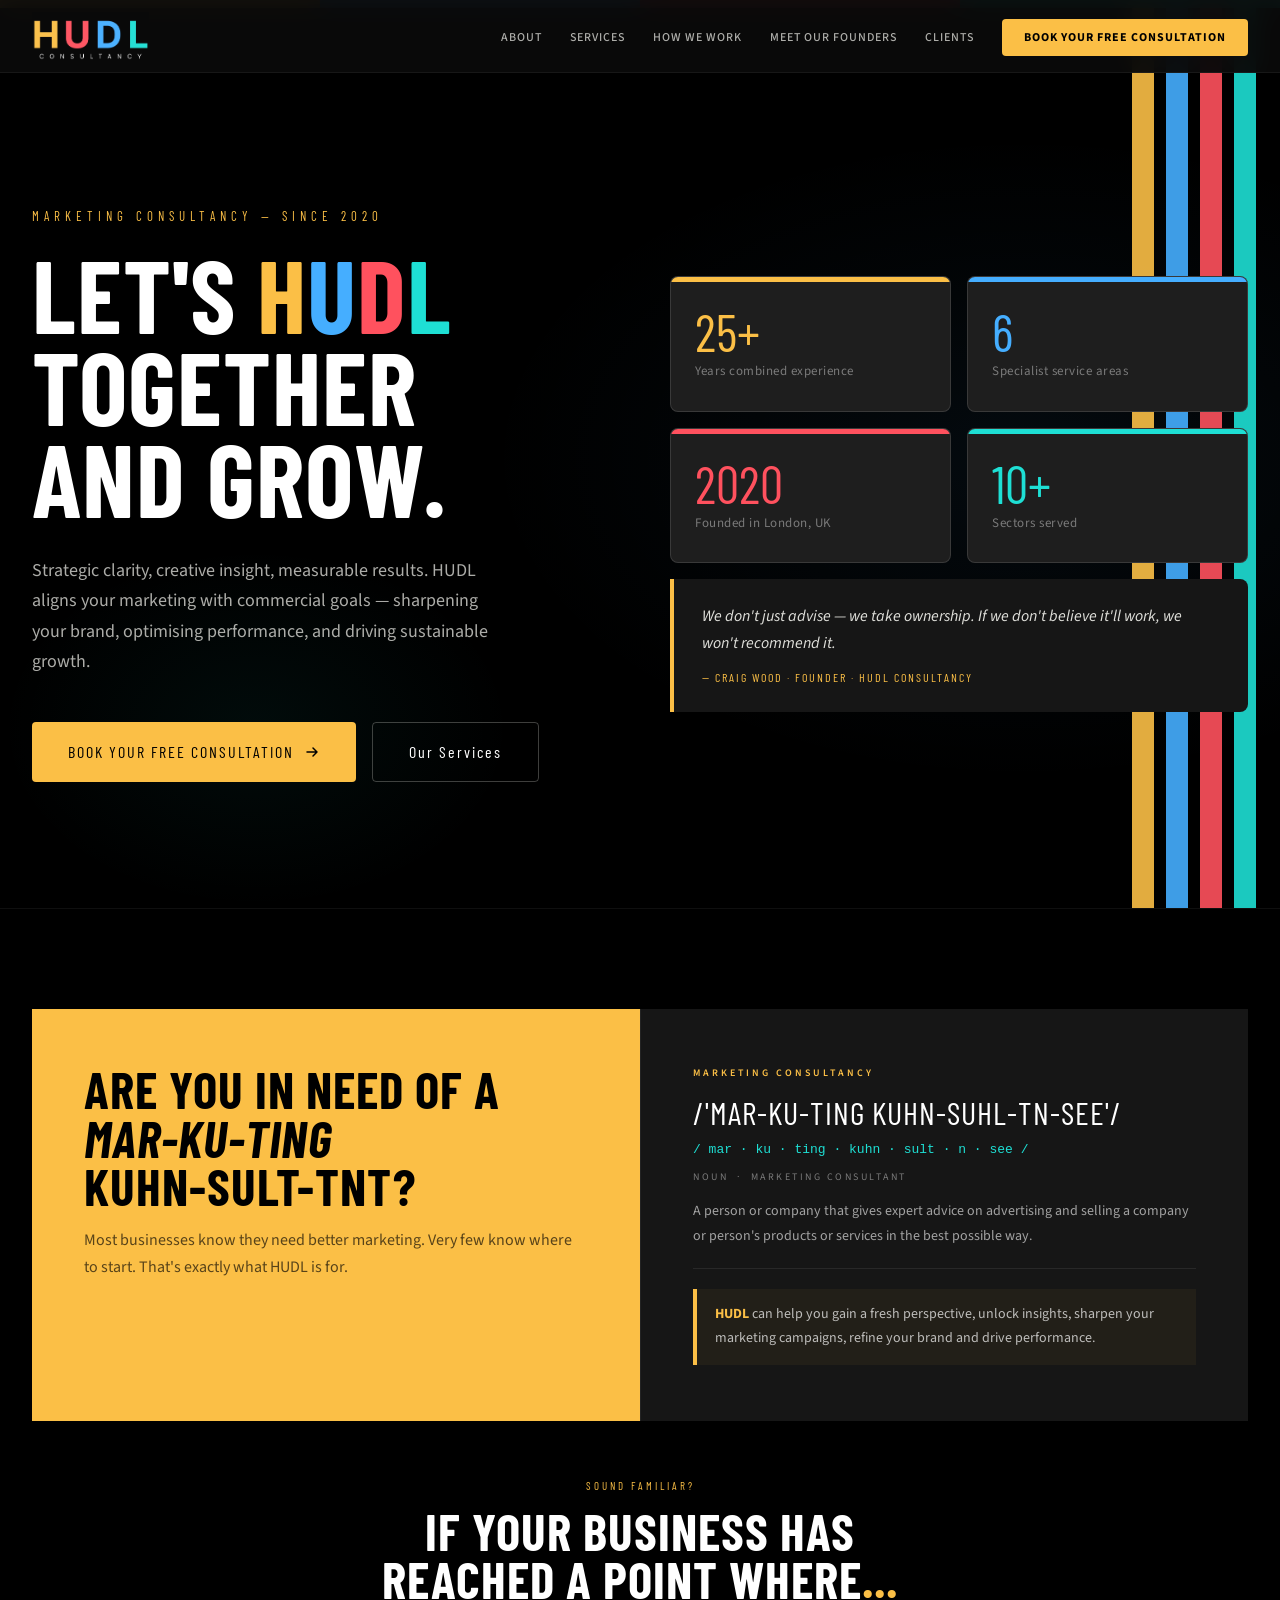
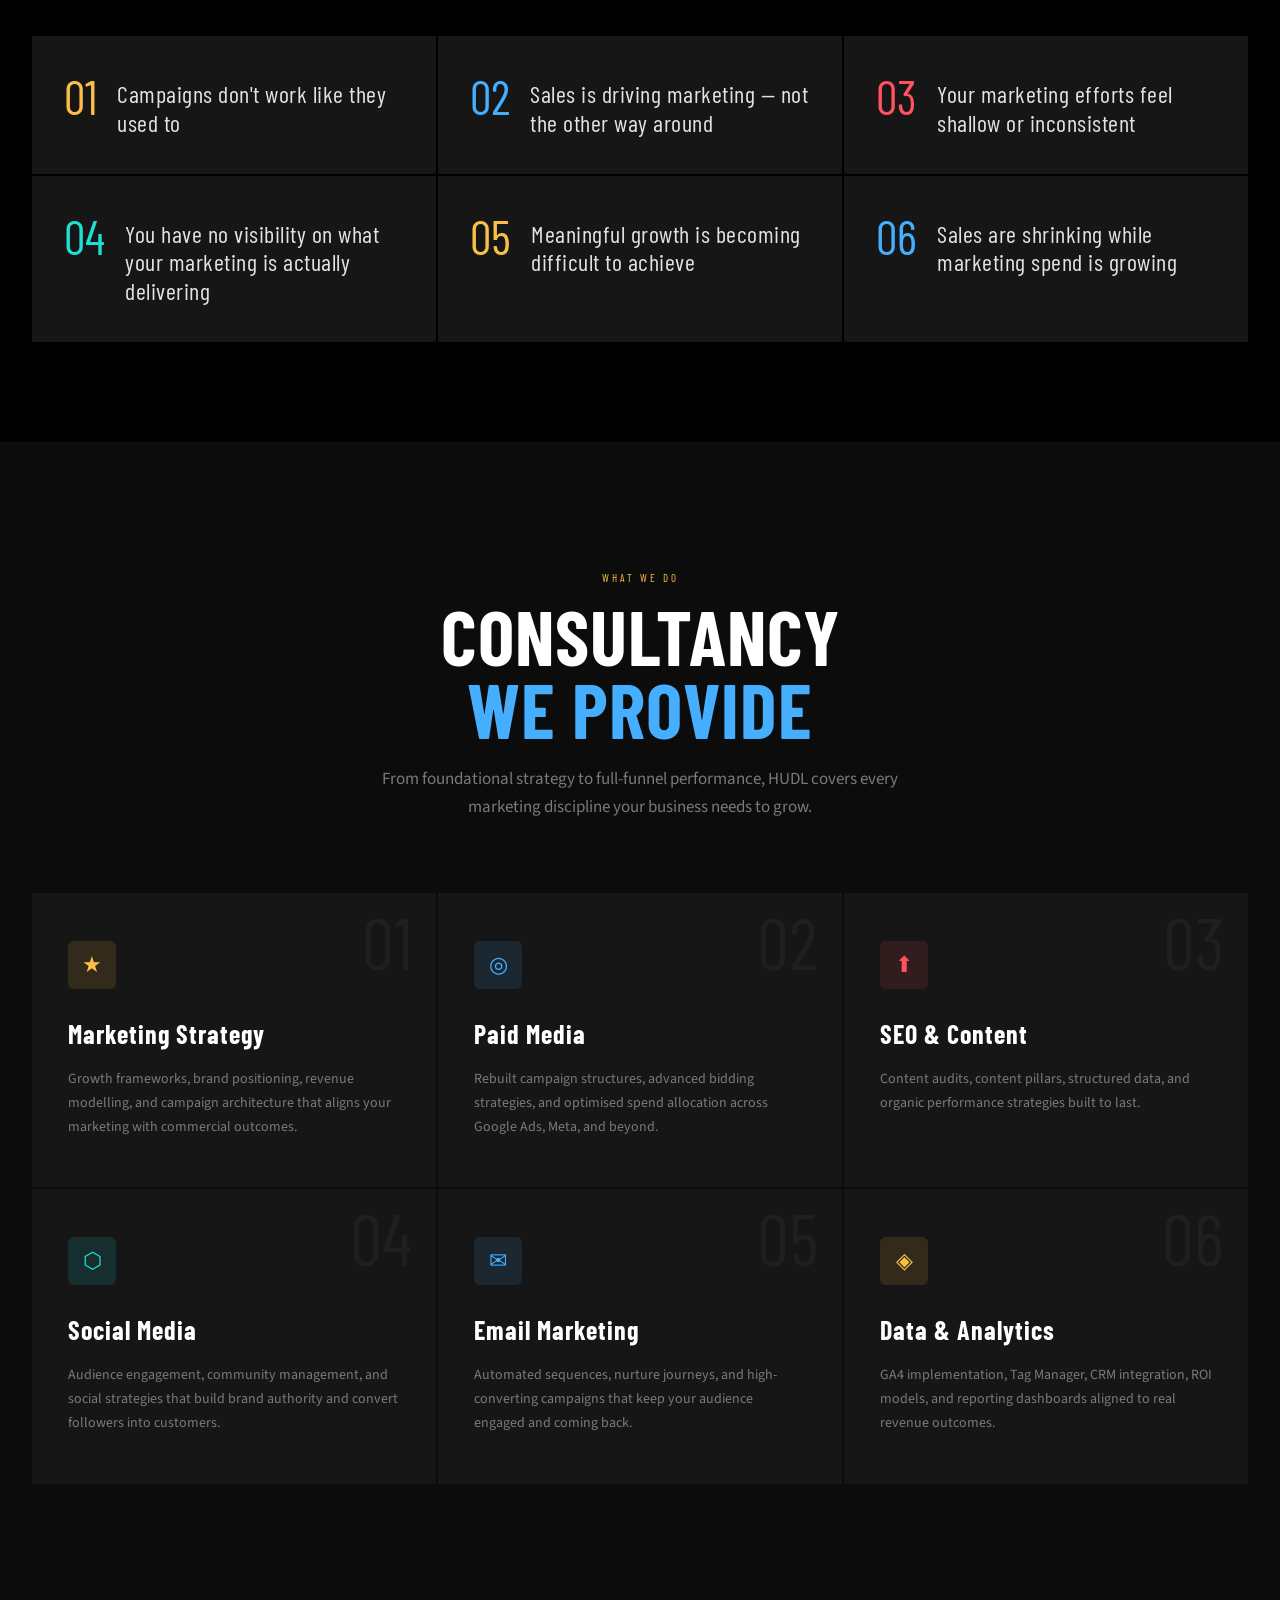
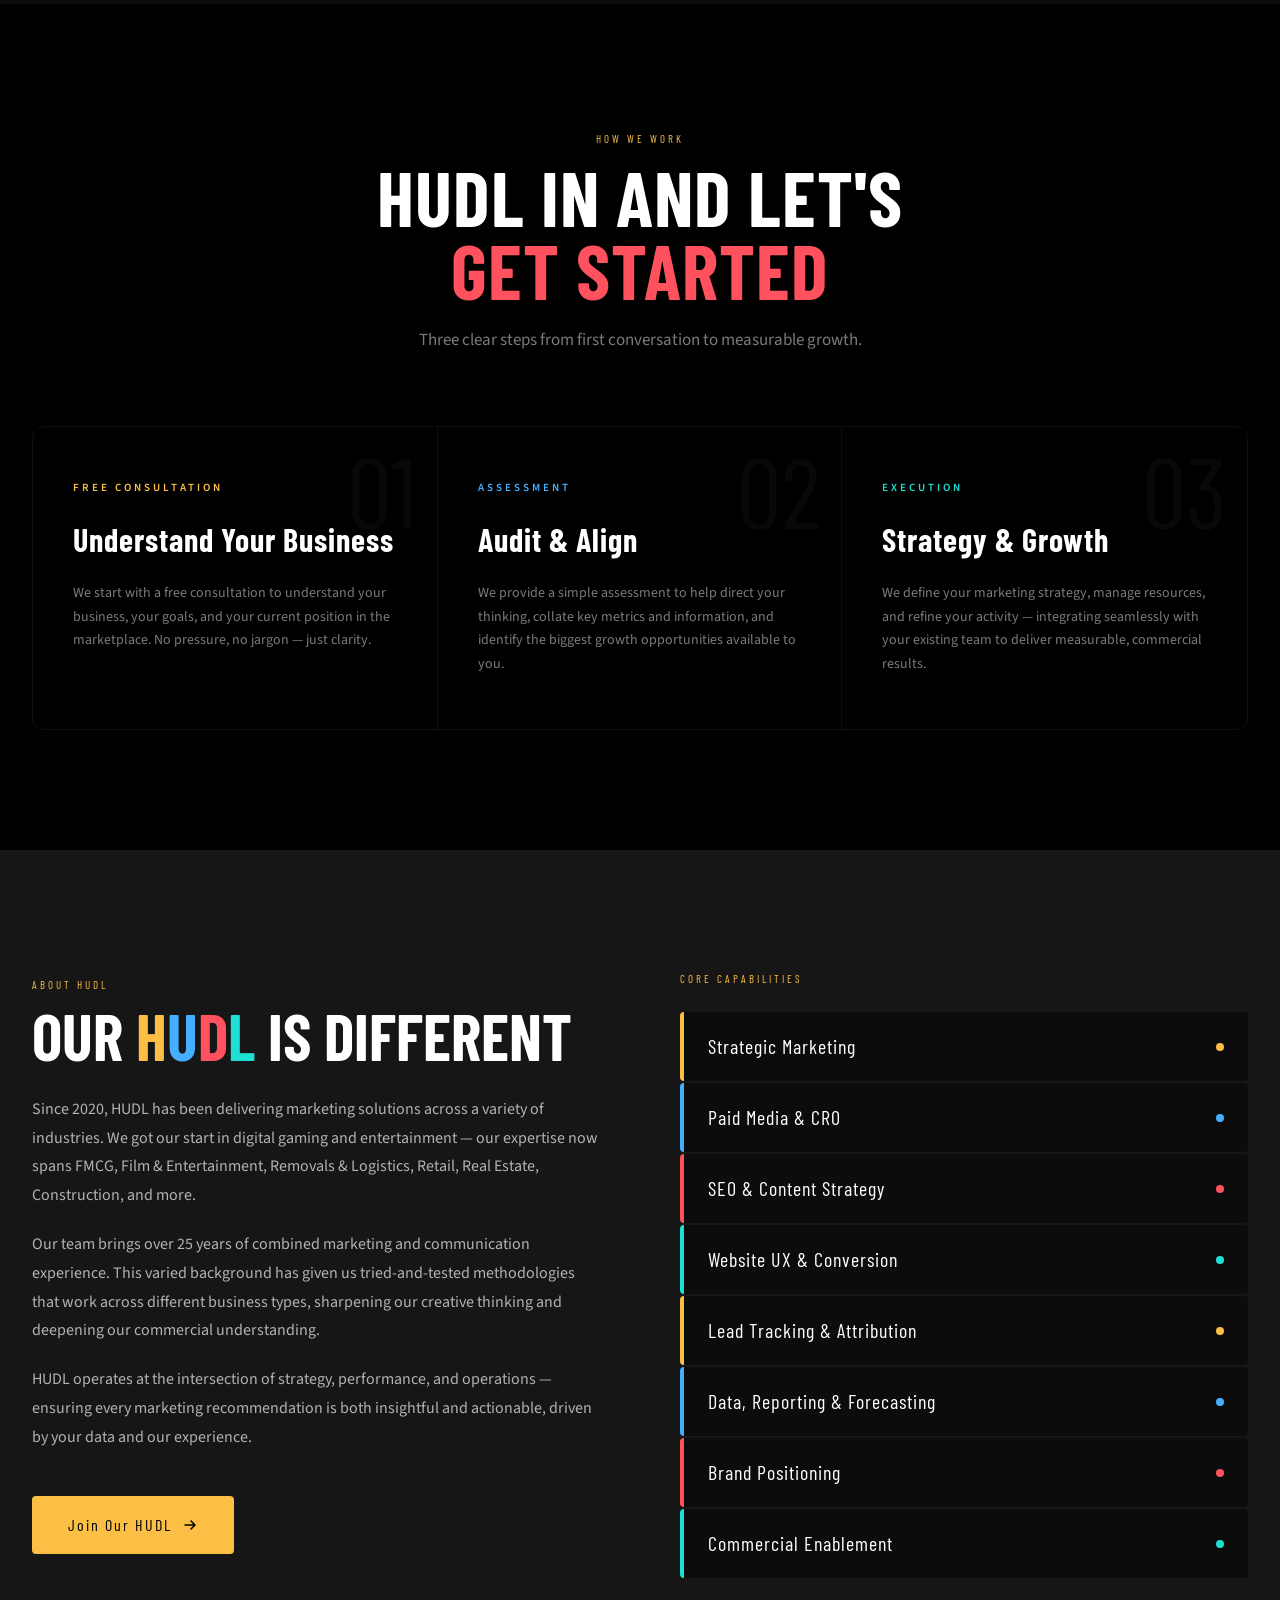
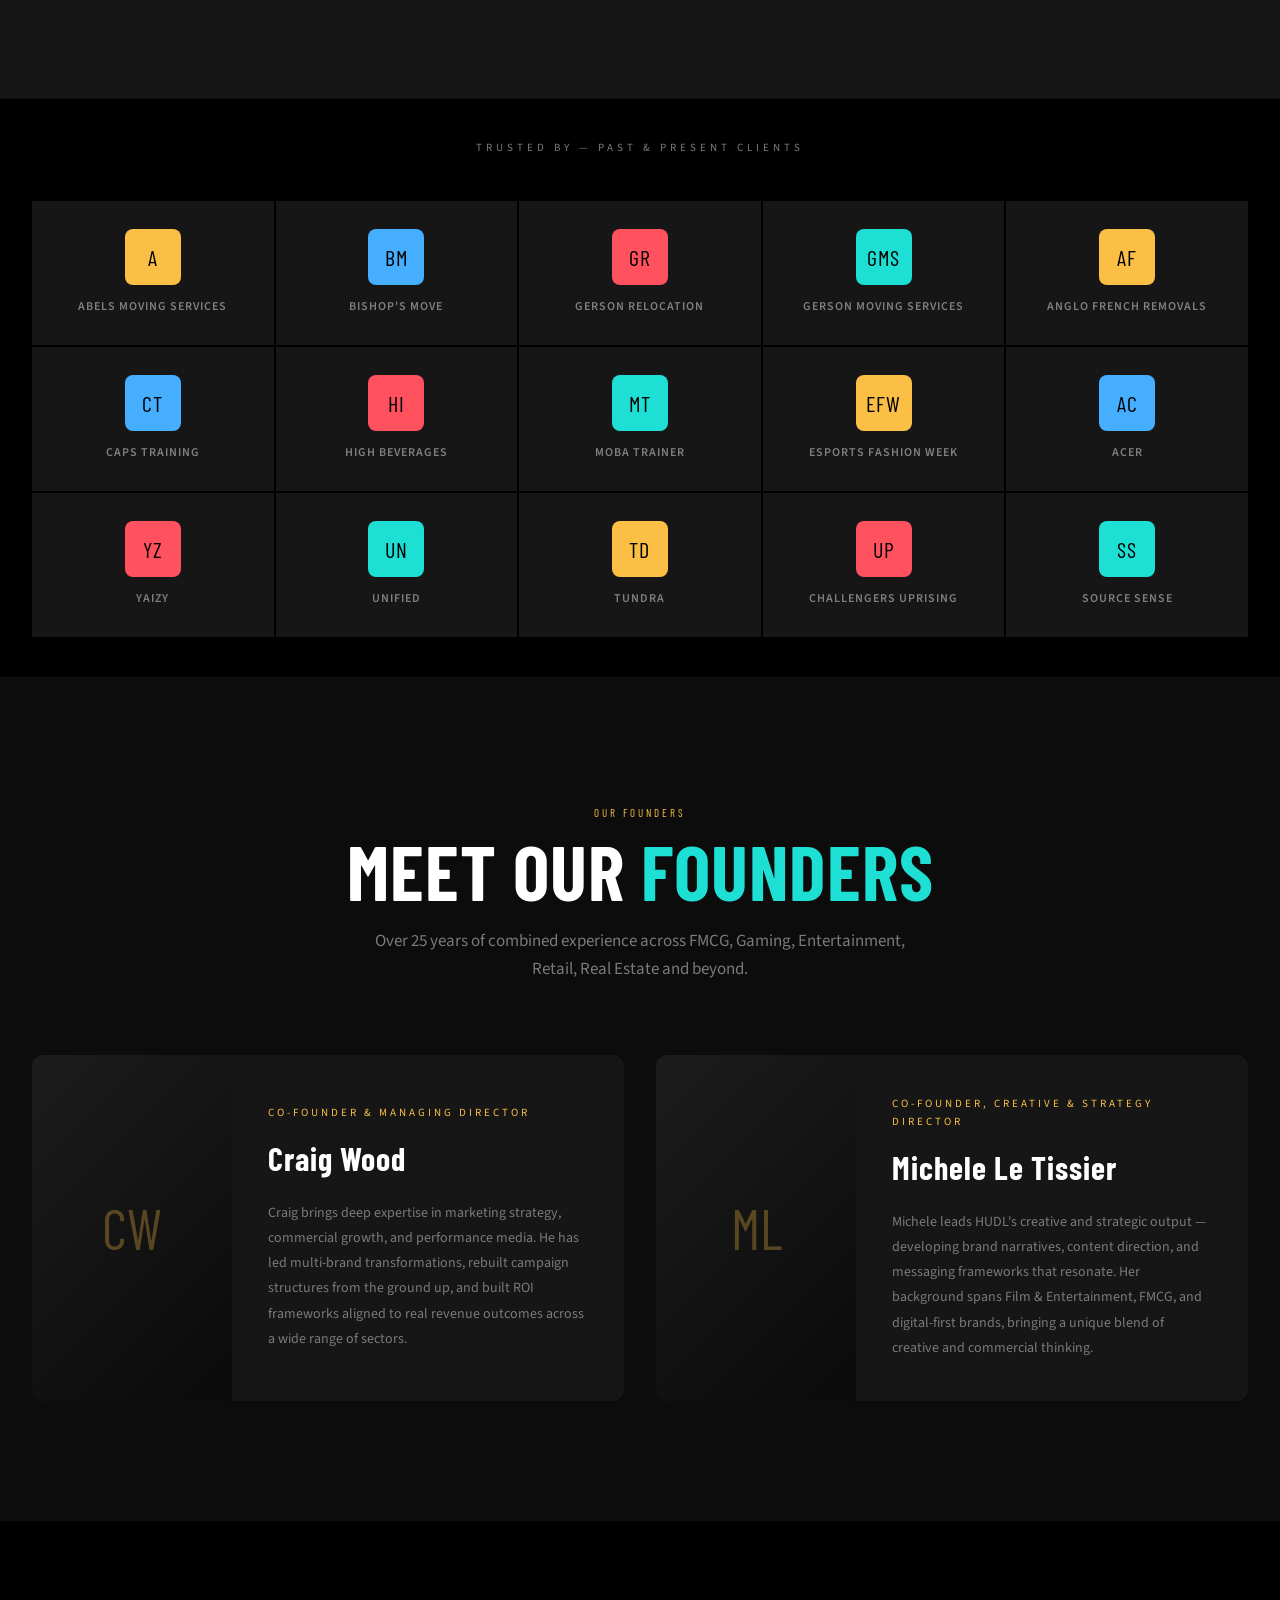
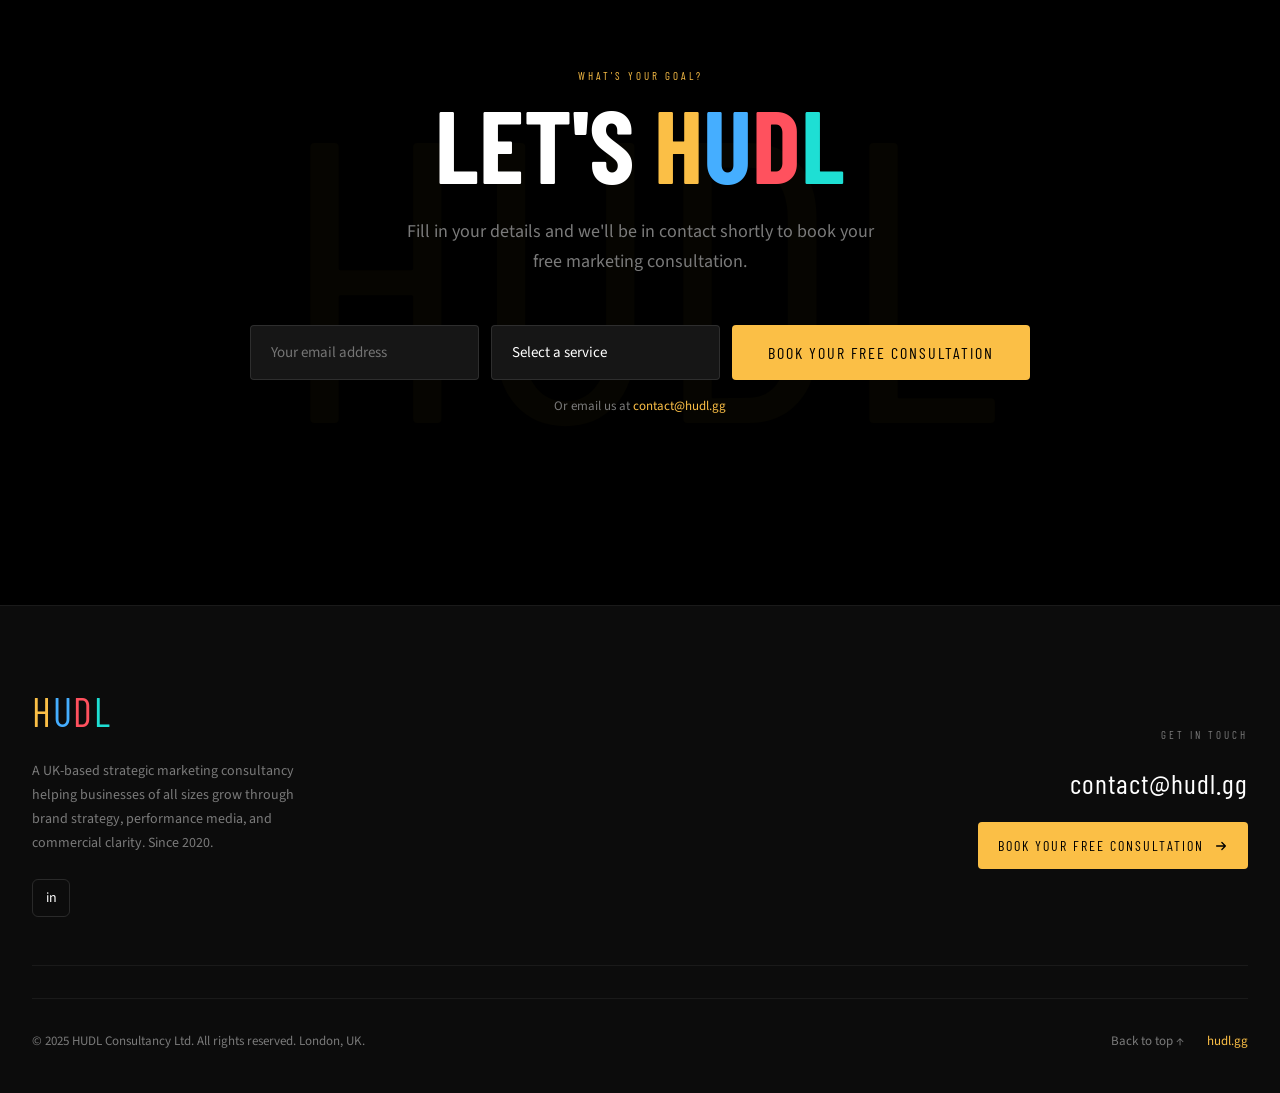
==== index.html @ fada0497 "Rename index (1).html to index.html" ====
<!DOCTYPE html>
<html lang="en">
<head>
  <meta charset="UTF-8" />
  <meta name="viewport" content="width=device-width, initial-scale=1.0" />

  <!-- ===== SEO META TAGS ===== -->
  <title>HUDL Consultancy | Strategic Marketing Consultancy Agency | UK</title>
  <meta name="description" content="HUDL is a UK-based strategic marketing consultancy helping businesses grow through brand strategy, paid media, SEO, content, and performance marketing. Book your FREE consultation today." />
  <meta name="keywords" content="marketing consultancy UK, brand strategy, paid media agency, SEO consultancy, digital marketing consultant, performance marketing, HUDL consultancy" />
  <meta name="author" content="HUDL Consultancy" />
  <meta name="robots" content="index, follow" />
  <link rel="canonical" href="https://www.hudl.gg/" />

  <!-- ===== OPEN GRAPH ===== -->
  <meta property="og:type" content="website" />
  <meta property="og:url" content="https://www.hudl.gg/" />
  <meta property="og:title" content="HUDL Consultancy | Strategic Marketing That Drives Growth" />
  <meta property="og:description" content="Strategic clarity, creative insight, measurable results. HUDL aligns marketing with commercial goals to help your business grow." />
  <meta property="og:site_name" content="HUDL Consultancy" />

  <!-- ===== TWITTER CARD ===== -->
  <meta name="twitter:card" content="summary_large_image" />
  <meta name="twitter:title" content="HUDL Consultancy | Strategic Marketing Agency UK" />
  <meta name="twitter:description" content="Strategic clarity, creative insight, measurable results." />

  <!-- ===== STRUCTURED DATA (JSON-LD) ===== -->
  <script type="application/ld+json">
  {
    "@context": "https://schema.org",
    "@type": "ProfessionalService",
    "name": "HUDL Consultancy",
    "url": "https://www.hudl.gg",
    "description": "UK strategic marketing consultancy specialising in brand strategy, paid media, SEO, content distribution and performance marketing.",
    "address": {
      "@type": "PostalAddress",
      "addressLocality": "London",
      "addressCountry": "GB"
    },
    "email": "contact@hudl.gg",
    "foundingDate": "2020",
    "sameAs": [
      "https://www.instagram.com/hudl.gg/",
      "https://twitter.com/HudL_gg",
      "https://www.linkedin.com/company/hudl-esports/"
    ],
    "serviceType": ["Marketing Consultancy", "Paid Media", "SEO", "Brand Strategy", "Content Marketing"]
  }
  </script>

  <!-- ===== FONTS ===== -->
  <!-- Myriad Pro is an Adobe Font; loading via Google Fonts nearest match as web fallback -->
  <!-- For production, replace with your Adobe Fonts embed code for Myriad Pro -->
  <link rel="preconnect" href="https://fonts.googleapis.com" />
  <link rel="preconnect" href="https://fonts.gstatic.com" crossorigin />
  <link href="https://fonts.googleapis.com/css2?family=Source+Sans+3:ital,wght@0,300;0,400;0,600;0,700;0,900;1,400&family=Barlow+Condensed:wght@700;800;900&display=swap" rel="stylesheet" />

  <style>
    /* ===========================
       CSS CUSTOM PROPERTIES
       Exact HudL.gg Brand Guideline Hex Values
    =========================== */
    :root {
      --black:   #000000;
      --offblack: #0c0c0c;
      --white:   #ffffff;
      --yellow:  #fbbf46;
      --red:     #ff515e;
      --blue:    #45aeff;
      --cyan:    #1edfd4;
      --dark:    #0c0c0c;
      --mid:     #161616;
      --muted:   #7a7a7a;
      /* Myriad Pro is brand font; Source Sans 3 is the closest Google Fonts match */
      /* Replace --font-display and --font-body with Adobe Fonts Myriad Pro embed for production */
      --font-display: 'Barlow Condensed', 'Myriad Pro', 'Source Sans 3', sans-serif;
      --font-body:    'Source Sans 3', 'Myriad Pro', Arial, sans-serif;
      --max-w: 1400px;
      --radius: 4px;
    }

    /* ===========================
       RESET & BASE
    =========================== */
    *, *::before, *::after { box-sizing: border-box; margin: 0; padding: 0; }
    html { scroll-behavior: smooth; }
    body {
      background: var(--black);
      color: var(--white);
      font-family: var(--font-body);
      font-size: 17px;
      line-height: 1.65;
      -webkit-font-smoothing: antialiased;
      overflow-x: hidden;
    }
    /* Brand colour utility classes - exact HudL hex values */
    a { color: inherit; text-decoration: none; }
    img { max-width: 100%; display: block; }
    ul { list-style: none; }

    /* ===========================
       UTILITIES
    =========================== */
    .container {
      width: 100%;
      max-width: var(--max-w);
      margin: 0 auto;
      padding: 0 32px;
    }
    .tag {
      display: inline-block;
      font-family: var(--font-display);
      font-size: 11px;
      letter-spacing: 3px;
      text-transform: uppercase;
      color: var(--yellow);
      margin-bottom: 12px;
    }
    .yellow { color: var(--yellow); }
    .cyan   { color: var(--cyan); }
    .red    { color: var(--red); }
    .blue   { color: var(--blue); }

    /* ===========================
       STRIPE ACCENT BAR
    =========================== */
    .stripe-bar {
      display: flex;
      height: 8px;
      width: 100%;
    }
    .stripe-bar span {
      flex: 1;
    }
    .stripe-bar span:nth-child(1) { background: var(--yellow); }
    .stripe-bar span:nth-child(2) { background: var(--blue); }
    .stripe-bar span:nth-child(3) { background: var(--red); }
    .stripe-bar span:nth-child(4) { background: var(--cyan); }

    /* ===========================
       NAVIGATION
    =========================== */
    nav {
      position: fixed;
      top: 0;
      left: 0;
      right: 0;
      z-index: 100;
      background: rgba(10,10,10,0.96);
      backdrop-filter: blur(12px);
      -webkit-backdrop-filter: blur(12px);
      border-bottom: 1px solid rgba(255,255,255,0.06);
      transition: box-shadow 0.3s;
    }
    nav.scrolled { box-shadow: 0 4px 40px rgba(0,0,0,0.6); }
    .nav-inner {
      display: flex;
      align-items: center;
      justify-content: space-between;
      height: 72px;
    }
    .nav-logo {
      display: flex;
      align-items: center;
      text-decoration: none;
    }
    .nav-logo-img {
      height: 48px;
      width: auto;
      display: block;
      mix-blend-mode: screen;
    }
    .nav-links {
      display: flex;
      gap: 28px;
      align-items: center;
    }
    .nav-links a {
      font-size: 12px;
      font-weight: 500;
      letter-spacing: 1px;
      text-transform: uppercase;
      color: rgba(245,245,240,0.7);
      transition: color 0.2s;
    }
    .nav-links a:hover { color: var(--yellow); }
    .nav-cta {
      background: var(--yellow);
      color: var(--black) !important;
      font-weight: 700 !important;
      padding: 10px 22px;
      border-radius: var(--radius);
      transition: transform 0.2s, background 0.2s !important;
    }
    .nav-cta:hover { background: #ffd700 !important; transform: translateY(-1px); }

    /* ===========================
       HERO
    =========================== */
    #hero {
      min-height: 100vh;
      display: flex;
      flex-direction: column;
      justify-content: center;
      padding-top: 72px;
      position: relative;
      overflow: hidden;
    }
    .hero-bg {
      position: absolute;
      inset: 0;
      background: radial-gradient(ellipse 70% 60% at 80% 50%, rgba(69,174,255,0.06) 0%, transparent 60%),
                  radial-gradient(ellipse 40% 40% at 20% 80%, rgba(30,223,212,0.05) 0%, transparent 50%);
      pointer-events: none;
    }
    /* Diagonal stripe decorations */
    .hero-stripes {
      position: absolute;
      left: -20px;
      top: 0;
      bottom: 0;
      width: 14px;
      display: flex;
      flex-direction: column;
    }
    .hero-stripes-right {
      position: absolute;
      right: 0;
      top: 0;
      bottom: 0;
      display: flex;
      gap: 12px;
      align-items: stretch;
      padding-right: 24px;
    }
    .vstripe {
      width: 22px;
      opacity: 0.9;
    }
    .vstripe.y { background: var(--yellow); }
    .vstripe.b { background: var(--blue); }
    .vstripe.r { background: var(--red); }
    .vstripe.c { background: var(--cyan); }

    .hero-content {
      position: relative;
      z-index: 2;
      display: grid;
      grid-template-columns: 1fr 1fr;
      gap: 60px;
      align-items: center;
      padding: 40px 0;
    }
    .hero-left {}
    .hero-eyebrow {
      font-family: var(--font-display);
      font-size: 13px;
      letter-spacing: 5px;
      color: var(--yellow);
      margin-bottom: 20px;
    }
    .hero-headline {
      font-family: var(--font-display);
      font-size: clamp(64px, 8vw, 110px);
      line-height: 0.9;
      letter-spacing: 1px;
      margin-bottom: 32px;
    }
    .hero-hudl { display: inline-flex; }
    .hero-hudl .lh { color: var(--yellow); }
    .hero-hudl .lu { color: var(--blue); }
    .hero-hudl .ld { color: var(--red); }
    .hero-hudl .ll { color: var(--cyan); }
    .hero-sub {
      font-size: 18px;
      color: rgba(245,245,240,0.7);
      max-width: 480px;
      margin-bottom: 44px;
      line-height: 1.7;
    }
    .hero-actions {
      display: flex;
      gap: 16px;
      flex-wrap: wrap;
    }
    .btn-primary {
      background: var(--yellow);
      color: var(--black);
      font-family: var(--font-display);
      font-size: 16px;
      letter-spacing: 2px;
      padding: 16px 36px;
      border-radius: var(--radius);
      cursor: pointer;
      transition: transform 0.2s, box-shadow 0.2s;
      display: inline-flex;
      align-items: center;
      gap: 10px;
      border: none;
    }
    .btn-primary:hover {
      transform: translateY(-2px);
      box-shadow: 0 10px 40px rgba(251,191,70,0.35);
    }
    .btn-secondary {
      border: 1.5px solid rgba(245,245,240,0.25);
      color: var(--white);
      font-family: var(--font-display);
      font-size: 16px;
      letter-spacing: 2px;
      padding: 16px 36px;
      border-radius: var(--radius);
      cursor: pointer;
      transition: border-color 0.2s, color 0.2s;
      background: transparent;
    }
    .btn-secondary:hover { border-color: var(--yellow); color: var(--yellow); }
    .hero-right {
      display: flex;
      flex-direction: column;
      gap: 16px;
    }
    .hero-stat-grid {
      display: grid;
      grid-template-columns: 1fr 1fr;
      gap: 16px;
    }
    .stat-card {
      background: #1e1e1e;
      border: 1px solid rgba(255,255,255,0.12);
      border-radius: 8px;
      padding: 28px 24px;
      position: relative;
      overflow: hidden;
      transition: transform 0.2s, border-color 0.2s;
    }
    .stat-card:hover { transform: translateY(-3px); border-color: rgba(251,191,70,0.5); }
    .stat-card::before {
      content: '';
      position: absolute;
      top: 0; left: 0; right: 0;
      height: 5px;
    }
    .stat-card.y::before { background: var(--yellow); }
    .stat-card.c::before { background: var(--cyan); }
    .stat-card.r::before { background: var(--red); }
    .stat-card.b::before { background: var(--blue); }
    .stat-num {
      font-family: var(--font-display);
      font-size: 52px;
      line-height: 1;
      margin-bottom: 4px;
    }
    .stat-label {
      font-size: 13px;
      color: var(--muted);
      letter-spacing: 0.5px;
    }
    .hero-quote {
      background: var(--mid);
      border-left: 4px solid var(--yellow);
      border-radius: 0 8px 8px 0;
      padding: 24px 28px;
      font-size: 16px;
      color: rgba(245,245,240,0.9);
      font-style: italic;
      line-height: 1.7;
    }
    .hero-quote cite {
      display: block;
      margin-top: 10px;
      font-style: normal;
      font-size: 12px;
      letter-spacing: 2px;
      text-transform: uppercase;
      color: var(--yellow);
      font-family: var(--font-display);
    }

    /* ===========================
       PAIN POINTS / SIGNAL SECTION
    =========================== */
    #pain {
      background: var(--black);
      padding: 100px 0;
      border-top: 1px solid rgba(255,255,255,0.06);
      border-bottom: 1px solid rgba(255,255,255,0.06);
    }
    /* TOP BANNER — dictionary + headline side by side */
    .pain-banner {
      display: grid;
      grid-template-columns: 1fr 1fr;
      gap: 0;
      margin-bottom: 2px;
    }
    .pain-banner-left {
      background: var(--yellow);
      padding: 56px 52px;
    }
    .pain-banner-left h2 {
      font-family: var(--font-display);
      font-size: clamp(36px, 4vw, 58px);
      line-height: 0.95;
      letter-spacing: 1px;
      color: var(--black);
      margin-bottom: 16px;
    }
    .pain-banner-left .pain-sub {
      font-size: 16px;
      color: rgba(0,0,0,0.65);
      line-height: 1.7;
    }
    .pain-banner-right {
      background: var(--mid);
      padding: 56px 52px;
      border-left: 1px solid rgba(255,255,255,0.06);
    }
    .dict-card-label {
      font-size: 10px;
      letter-spacing: 3px;
      text-transform: uppercase;
      color: var(--yellow);
      margin-bottom: 14px;
      font-family: var(--font-body);
      font-weight: 600;
    }
    .dict-phonetic-title {
      font-family: var(--font-display);
      font-size: clamp(22px, 2.5vw, 32px);
      line-height: 1.05;
      letter-spacing: 1px;
      margin-bottom: 10px;
      color: var(--white);
    }
    .dict-phonetic {
      font-family: monospace;
      font-size: 13px;
      color: var(--cyan);
      margin-bottom: 8px;
    }
    .dict-noun {
      font-size: 10px;
      letter-spacing: 2.5px;
      text-transform: uppercase;
      color: var(--muted);
      margin-bottom: 14px;
      font-family: var(--font-body);
    }
    .dict-def {
      font-size: 14px;
      color: rgba(255,255,255,0.6);
      line-height: 1.75;
      padding-bottom: 20px;
      border-bottom: 1px solid rgba(255,255,255,0.08);
      margin-bottom: 20px;
    }
    .dict-callout {
      border-left: 4px solid var(--yellow);
      padding: 14px 18px;
      background: rgba(251,191,70,0.05);
    }
    .dict-callout p {
      font-size: 14px;
      color: rgba(255,255,255,0.7);
      line-height: 1.7;
    }
    .dict-callout p strong { color: var(--yellow); font-weight: 700; }
    /* BOTTOM GRID — 3×2 checklist cards */
    .pain-grid {
      display: grid;
      grid-template-columns: repeat(3, 1fr);
      gap: 2px;
    }
    .pain-card {
      background: var(--mid);
      padding: 36px 32px;
      position: relative;
      overflow: hidden;
      transition: background 0.25s;
      display: flex;
      align-items: flex-start;
      gap: 20px;
    }
    .pain-card:hover { background: #1e1e1e; }
    .pain-check-num {
      font-family: var(--font-display);
      font-size: 48px;
      line-height: 1;
      flex-shrink: 0;
    }
    .pain-check-num.ny { color: var(--yellow); }
    .pain-check-num.nb { color: var(--blue); }
    .pain-check-num.nr { color: var(--red); }
    .pain-check-num.nc { color: var(--cyan); }
    .pain-check-text {
      font-family: var(--font-display);
      font-size: 24px;
      letter-spacing: 0.5px;
      color: rgba(255,255,255,0.88);
      line-height: 1.2;
      padding-top: 8px;
    }
    /* ===========================
       WHAT WE DO
    =========================== */
    #services {
      padding: 120px 0;
      background: var(--dark);
    }
    .section-header {
      text-align: center;
      margin-bottom: 72px;
    }
    .section-header h2 {
      font-family: var(--font-display);
      font-size: clamp(44px, 6vw, 80px);
      line-height: 0.95;
      letter-spacing: 1px;
    }
    .section-header p {
      margin-top: 20px;
      font-size: 17px;
      color: var(--muted);
      max-width: 560px;
      margin-left: auto;
      margin-right: auto;
    }
    .services-grid {
      display: grid;
      grid-template-columns: repeat(3, 1fr);
      gap: 2px;
    }
    .service-card {
      background: var(--mid);
      padding: 48px 36px;
      position: relative;
      overflow: hidden;
      transition: background 0.3s;
      cursor: default;
    }
    .service-card:hover { background: #1f1f1f; }
    .service-card::after {
      content: '';
      position: absolute;
      bottom: 0; left: 0; right: 0;
      height: 2px;
      transform: scaleX(0);
      transition: transform 0.3s;
    }
    .service-card.y::after { background: var(--yellow); }
    .service-card.c::after { background: var(--cyan); }
    .service-card.r::after { background: var(--red); }
    .service-card.b::after { background: var(--blue); }
    .service-card:hover::after { transform: scaleX(1); }
    .service-num {
      font-family: var(--font-display);
      font-size: 72px;
      color: rgba(255,255,255,0.04);
      position: absolute;
      top: 12px; right: 24px;
      line-height: 1;
    }
    .service-icon {
      width: 48px;
      height: 48px;
      border-radius: 6px;
      display: flex;
      align-items: center;
      justify-content: center;
      margin-bottom: 24px;
      font-size: 22px;
    }
    .service-card.y .service-icon { background: rgba(251,191,70,0.12); color: var(--yellow); }
    .service-card.c .service-icon { background: rgba(30,223,212,0.12); color: var(--cyan); }
    .service-card.r .service-icon { background: rgba(255,81,94,0.12); color: var(--red); }
    .service-card.b .service-icon { background: rgba(69,174,255,0.12); color: var(--blue); }
    .service-title {
      font-family: var(--font-display);
      font-size: 26px;
      letter-spacing: 1px;
      margin-bottom: 12px;
    }
    .service-desc {
      font-size: 14px;
      color: var(--muted);
      line-height: 1.7;
    }

    /* ===========================
       HOW WE WORK / PROCESS
    =========================== */
    #process {
      padding: 120px 0;
      background: var(--black);
    }
    .process-steps {
      display: grid;
      grid-template-columns: repeat(3, 1fr);
      gap: 0;
      margin-top: 72px;
      border: 1px solid rgba(255,255,255,0.06);
      border-radius: 12px;
      overflow: hidden;
    }
    .step {
      padding: 52px 40px;
      border-right: 1px solid rgba(255,255,255,0.06);
      position: relative;
    }
    .step:last-child { border-right: none; }
    .step-num {
      font-family: var(--font-display);
      font-size: 100px;
      color: rgba(255,255,255,0.03);
      position: absolute;
      top: 12px; right: 20px;
      line-height: 1;
    }
    .step-tag {
      font-size: 11px;
      letter-spacing: 3px;
      text-transform: uppercase;
      margin-bottom: 16px;
      font-weight: 600;
    }
    .step-title {
      font-family: var(--font-display);
      font-size: 32px;
      letter-spacing: 1px;
      margin-bottom: 16px;
    }
    .step-desc {
      font-size: 14px;
      color: var(--muted);
      line-height: 1.7;
    }

    /* ===========================
       ABOUT / CAPABILITY STRIP
    =========================== */
    #about {
      padding: 120px 0;
      background: var(--mid);
    }
    .about-grid {
      display: grid;
      grid-template-columns: 1fr 1fr;
      gap: 80px;
      align-items: start;
    }
    .about-left h2 {
      font-family: var(--font-display);
      font-size: clamp(44px, 5vw, 72px);
      line-height: 0.95;
      margin-bottom: 28px;
    }
    .about-left p {
      font-size: 16px;
      color: rgba(245,245,240,0.7);
      line-height: 1.8;
      margin-bottom: 20px;
    }
    .about-left .btn-primary { margin-top: 16px; }
    .about-right {}
    .capability-list {
      display: flex;
      flex-direction: column;
      gap: 2px;
    }
    .cap-item {
      display: flex;
      align-items: center;
      justify-content: space-between;
      padding: 18px 24px;
      background: var(--dark);
      border-radius: 4px;
      border-left: 4px solid transparent;
      transition: background 0.2s, border-color 0.2s;
    }
    .cap-item:hover { background: #1e1e1e; }
    .cap-item.cy { border-left-color: var(--yellow); }
    .cap-item.cb { border-left-color: var(--blue); }
    .cap-item.cr { border-left-color: var(--red); }
    .cap-item.cc { border-left-color: var(--cyan); }
    .cap-name {
      font-family: var(--font-display);
      font-size: 20px;
      letter-spacing: 1px;
    }
    .cap-dot {
      width: 8px;
      height: 8px;
      border-radius: 50%;
      flex-shrink: 0;
    }
    .cap-item.cy .cap-dot { background: var(--yellow); }
    .cap-item.cb .cap-dot { background: var(--blue); }
    .cap-item.cr .cap-dot { background: var(--red); }
    .cap-item.cc .cap-dot { background: var(--cyan); }

    /* ===========================
       CLIENTS SECTION
    =========================== */
    #clients {
      padding: 40px 0;
      background: var(--black);
      border-top: 1px solid rgba(255,255,255,0.06);
      border-bottom: 1px solid rgba(255,255,255,0.06);
    }
    .clients-label {
      text-align: center;
      font-size: 11px;
      letter-spacing: 4px;
      text-transform: uppercase;
      color: var(--muted);
      margin-bottom: 44px;
    }
    .clients-grid {
      display: grid;
      grid-template-columns: repeat(5, 1fr);
      gap: 2px;
    }
    .client-pill {
      background: var(--mid);
      padding: 28px 20px;
      text-align: center;
      display: flex;
      flex-direction: column;
      align-items: center;
      gap: 12px;
      transition: background 0.2s;
    }
    .client-pill:hover { background: #1f1f1f; }
    .client-logo-placeholder {
      width: 56px;
      height: 56px;
      border-radius: 8px;
      display: flex;
      align-items: center;
      justify-content: center;
      font-family: var(--font-display);
      font-size: 22px;
      letter-spacing: 1px;
      color: var(--black);
      flex-shrink: 0;
    }
    .client-pill-name {
      font-size: 12px;
      letter-spacing: 1px;
      text-transform: uppercase;
      color: rgba(255,255,255,0.45);
      font-weight: 600;
      transition: color 0.2s;
    }
    .client-pill:hover .client-pill-name { color: var(--white); }

    /* ===========================
       FOUNDERS
    =========================== */
    #team {
      padding: 120px 0;
      background: var(--dark);
    }
    .team-grid {
      display: grid;
      grid-template-columns: 1fr 1fr;
      gap: 32px;
      margin-top: 72px;
    }
    .founder-card {
      background: var(--mid);
      border-radius: 12px;
      overflow: hidden;
      display: grid;
      grid-template-columns: 200px 1fr;
      transition: transform 0.3s;
    }
    .founder-card:hover { transform: translateY(-4px); }
    .founder-img {
      background: var(--black);
      min-height: 260px;
      display: flex;
      align-items: flex-end;
      justify-content: center;
      overflow: hidden;
      position: relative;
    }
    .founder-img-placeholder {
      width: 100%;
      height: 100%;
      background: linear-gradient(135deg, #1c1c1c 0%, #0a0a0a 100%);
      display: flex;
      align-items: center;
      justify-content: center;
    }
    .founder-initials {
      font-family: var(--font-display);
      font-size: 56px;
      color: rgba(251,191,70,0.3);
    }
    .founder-info {
      padding: 40px 36px;
      display: flex;
      flex-direction: column;
      justify-content: center;
    }
    .founder-role {
      font-size: 11px;
      letter-spacing: 3px;
      text-transform: uppercase;
      color: var(--yellow);
      margin-bottom: 10px;
    }
    .founder-name {
      font-family: var(--font-display);
      font-size: 32px;
      letter-spacing: 1px;
      margin-bottom: 16px;
    }
    .founder-bio {
      font-size: 14px;
      color: var(--muted);
      line-height: 1.8;
    }

    /* ===========================
       TESTIMONIAL
    =========================== */
    #testimonial {
      padding: 120px 0;
      background: var(--red);
    }
    .testimonial-inner {
      max-width: 800px;
      margin: 0 auto;
      text-align: center;
    }
    .quote-mark {
      font-family: var(--font-display);
      font-size: 120px;
      line-height: 0.5;
      color: rgba(0,0,0,0.15);
      margin-bottom: 32px;
    }
    .testimonial-text {
      font-family: var(--font-display);
      font-size: clamp(22px, 3vw, 34px);
      line-height: 1.3;
      color: var(--white);
      margin-bottom: 36px;
    }
    .testimonial-author {
      font-size: 14px;
      font-weight: 600;
      color: rgba(255,255,255,0.75);
      letter-spacing: 1px;
    }

    /* ===========================
       CTA SECTION
    =========================== */
    #cta {
      padding: 140px 0;
      background: var(--black);
      text-align: center;
      position: relative;
      overflow: hidden;
    }
    #cta::before {
      content: 'HUDL';
      position: absolute;
      font-family: var(--font-display);
      font-size: 400px;
      color: rgba(251,191,70,0.025);
      top: 50%;
      left: 50%;
      transform: translate(-50%, -50%);
      pointer-events: none;
      white-space: nowrap;
    }
    .cta-inner {
      position: relative;
      z-index: 2;
    }
    .cta-inner h2 {
      font-family: var(--font-display);
      font-size: clamp(52px, 8vw, 110px);
      line-height: 0.9;
      margin-bottom: 28px;
    }
    .cta-inner p {
      font-size: 18px;
      color: var(--muted);
      max-width: 480px;
      margin: 0 auto 48px;
    }
    .cta-form {
      display: flex;
      flex-wrap: wrap;
      gap: 12px;
      max-width: 780px;
      margin: 0 auto;
      justify-content: center;
    }
    .cta-form input[type="email"] {
      flex: 1;
      min-width: 220px;
    }
    .cta-form select {
      flex: 1;
      min-width: 200px;
    }
    .cta-form input {
      flex: 1;
      min-width: 0;
      background: var(--mid);
      border: 1px solid rgba(255,255,255,0.1);
      border-radius: var(--radius);
      padding: 16px 20px;
      color: var(--white);
      font-family: var(--font-body);
      font-size: 15px;
      outline: none;
      transition: border-color 0.2s;
    }
    .cta-form .btn-primary {
      white-space: nowrap;
      flex-shrink: 0;
      border: none;
      cursor: pointer;
      font-family: var(--font-display);
    }
    .cta-form input:focus { border-color: var(--yellow); }
    .btn-whatsapp {
      display: inline-flex;
      align-items: center;
      gap: 10px;
      background: #25D366;
      color: #ffffff;
      font-family: var(--font-display);
      font-size: 16px;
      letter-spacing: 2px;
      padding: 16px 32px;
      border-radius: var(--radius);
      cursor: pointer;
      transition: transform 0.2s, box-shadow 0.2s;
      border: none;
      text-decoration: none;
    }
    .btn-whatsapp:hover {
      transform: translateY(-2px);
      box-shadow: 0 10px 40px rgba(37,211,102,0.3);
    }
    .btn-whatsapp svg { width: 20px; height: 20px; flex-shrink: 0; }

    /* ===========================
       FOOTER
    =========================== */
    footer {
      background: var(--dark);
      padding: 72px 0 40px;
      border-top: 1px solid rgba(255,255,255,0.06);
    }
    .footer-top {
      display: grid;
      grid-template-columns: 1fr 1fr;
      gap: 60px;
      align-items: center;
      padding-bottom: 48px;
      border-bottom: 1px solid rgba(255,255,255,0.06);
      margin-bottom: 32px;
    }
    .footer-brand .logo {
      font-family: var(--font-display);
      font-size: 40px;
      letter-spacing: 2px;
      margin-bottom: 16px;
    }
    .footer-brand .logo .lh { color: var(--yellow); }
    .footer-brand .logo .lu { color: var(--blue); }
    .footer-brand .logo .ld { color: var(--red); }
    .footer-brand .logo .ll { color: var(--cyan); }
    .footer-brand p {
      font-size: 14px;
      color: var(--muted);
      line-height: 1.7;
      max-width: 300px;
    }
    .footer-brand .socials {
      display: flex;
      gap: 14px;
      margin-top: 24px;
    }
    .social-link {
      width: 38px;
      height: 38px;
      border: 1px solid rgba(255,255,255,0.12);
      border-radius: 6px;
      display: flex;
      align-items: center;
      justify-content: center;
      font-size: 14px;
      transition: border-color 0.2s, color 0.2s;
    }
    .social-link:hover { border-color: var(--yellow); color: var(--yellow); }
    .footer-col h4 {
      font-family: var(--font-display);
      font-size: 16px;
      letter-spacing: 2px;
      color: var(--white);
      margin-bottom: 20px;
    }
    .footer-col ul li {
      margin-bottom: 10px;
    }
    .footer-col ul li a {
      font-size: 14px;
      color: var(--muted);
      transition: color 0.2s;
    }
    .footer-col ul li a:hover { color: var(--yellow); }
    .footer-bottom {
      padding-top: 32px;
      border-top: 1px solid rgba(255,255,255,0.06);
      display: flex;
      justify-content: space-between;
      align-items: center;
    }
    .footer-bottom p {
      font-size: 13px;
      color: var(--muted);
    }
    .footer-bottom a { color: var(--yellow); }

    /* ===========================
       MOBILE NAV TOGGLE
    =========================== */
    .hamburger {
      display: none;
      flex-direction: column;
      gap: 5px;
      cursor: pointer;
      padding: 4px;
    }
    .hamburger span {
      display: block;
      width: 24px;
      height: 2px;
      background: var(--white);
      transition: all 0.3s;
    }

    /* ===========================
       ANIMATIONS
    =========================== */
    .reveal {
      opacity: 1;
      transform: translateY(0);
      transition: opacity 0.7s ease, transform 0.7s ease;
    }
    .reveal.hidden {
      opacity: 0;
      transform: translateY(30px);
    }
    .reveal.hidden.visible {
      opacity: 1;
      transform: translateY(0);
    }
    .reveal-delay-1 { transition-delay: 0.1s; }
    .reveal-delay-2 { transition-delay: 0.2s; }
    .reveal-delay-3 { transition-delay: 0.3s; }
    .reveal-delay-4 { transition-delay: 0.4s; }

    /* ===========================
       RESPONSIVE
    =========================== */
    @media (max-width: 1024px) {
      .hero-content { grid-template-columns: 1fr; gap: 48px; }
      .hero-right { display: none; }
      .about-grid { grid-template-columns: 1fr; gap: 48px; }
      .services-grid { grid-template-columns: repeat(2, 1fr); }
      .process-steps { grid-template-columns: 1fr; }
      .step { border-right: none; border-bottom: 1px solid rgba(255,255,255,0.06); }
      .step:last-child { border-bottom: none; }
      .team-grid { grid-template-columns: 1fr; }
      .founder-card { grid-template-columns: 1fr; }
      .founder-img { min-height: 200px; }
      .footer-top { grid-template-columns: 1fr; gap: 32px; }
      .pain-banner { grid-template-columns: 1fr; }
      .pain-grid { grid-template-columns: 1fr; }
    }

    @media (max-width: 768px) {
      /* Nav */
      .nav-links { display: none; }
      .hamburger { display: flex; }
      .nav-links.open {
        display: flex;
        flex-direction: column;
        position: fixed;
        top: 72px; left: 0; right: 0;
        background: var(--black);
        padding: 32px;
        gap: 24px;
        border-top: 1px solid rgba(255,255,255,0.08);
      }
      .nav-links.open a { font-size: 18px; }
      .nav-links.open .nav-cta { 
        white-space: nowrap; 
        font-size: 14px; 
        padding: 12px 20px;
        display: inline-block;
        width: auto;
      }

      /* Global */
      .container { padding: 0 16px; }

      /* Hero */
      .hero-headline { font-size: clamp(52px, 14vw, 80px); }
      .hero-stat-grid { grid-template-columns: 1fr 1fr; }
      .hero-stripes-right { display: none; }

      /* Pain section */
      .pain-banner { grid-template-columns: 1fr; }
      .pain-banner-left { padding: 40px 24px; }
      .pain-banner-right { padding: 40px 24px; }
      .pain-grid { grid-template-columns: 1fr; }
      .pain-card { padding: 28px 24px; }
      .pain-check-num { font-size: 36px; }
      .pain-check-text { font-size: 20px; }

      /* Services */
      .services-grid { grid-template-columns: 1fr; }

      /* About */
      .about-grid { grid-template-columns: 1fr; gap: 32px; }
      .about-stats { grid-template-columns: repeat(2, 1fr); }

      /* Clients */
      .clients-grid { grid-template-columns: repeat(2, 1fr); }

      /* Team */
      .team-grid { grid-template-columns: 1fr; }
      .founder-card { grid-template-columns: 1fr; }
      .founder-img { min-height: 180px; }

      /* CTA */
      .cta-form { flex-direction: column; }
      .cta-form input { width: 100%; }
      .cta-form .btn-primary { width: 100%; text-align: center; justify-content: center; }

      /* Footer */
      .footer-top { grid-template-columns: 1fr; gap: 40px; }
      .footer-top > div:last-child { text-align: left; }
      .footer-top > div:last-child div { justify-content: flex-start; }
      .footer-bottom { flex-direction: column; gap: 12px; text-align: center; }
    }

    @media (max-width: 480px) {
      /* Even smaller phones */
      .pain-banner-left h2 { font-size: 36px; }
      .dict-phonetic-title { font-size: 22px; }
      .hero-stat-grid { grid-template-columns: 1fr 1fr; gap: 8px; }
      .stat-num { font-size: 40px; }
      .clients-grid { grid-template-columns: repeat(2, 1fr); }
      .section-header h2 { font-size: clamp(36px, 10vw, 60px); }
      .pain-intro h2 { font-size: clamp(32px, 10vw, 52px); }
    }
  </style>
  <!-- ===== GOOGLE TAG MANAGER ===== -->
  <!-- Replace GTM-XXXXXXX with your GTM container ID -->
  <script>(function(w,d,s,l,i){w[l]=w[l]||[];w[l].push({'gtm.start':
  new Date().getTime(),event:'gtm.js'});var f=d.getElementsByTagName(s)[0],
  j=d.createElement(s),dl=l!='dataLayer'?'&l='+l:'';j.async=true;j.src=
  'https://www.googletagmanager.com/gtm.js?id='+i+dl;f.parentNode.insertBefore(j,f);
  })(window,document,'script','dataLayer','GTM-XXXXXXX');</script>
  <!-- End Google Tag Manager -->
</head>
<body>
  <!-- ===== GOOGLE TAG MANAGER (noscript) ===== -->
  <noscript><iframe src="https://www.googletagmanager.com/ns.html?id=GTM-XXXXXXX"
  height="0" width="0" style="display:none;visibility:hidden"></iframe></noscript>
  <!-- End Google Tag Manager (noscript) -->

<!-- ===== STRIPE ACCENT ===== -->
<div class="stripe-bar" aria-hidden="true">
  <span></span><span></span><span></span><span></span>
</div>

<!-- ===== NAVIGATION ===== -->
<nav id="navbar" role="navigation" aria-label="Main navigation">
  <div class="container">
    <div class="nav-inner">
      <a href="#hero" class="nav-logo" aria-label="HUDL Consultancy home"><img src="[data-uri]" alt="HUDL Consultancy" class="nav-logo-img" /></a>
      <ul class="nav-links" id="navLinks">
        <li><a href="#about">About</a></li>
        <li><a href="#services">Services</a></li>
        <li><a href="#process">How We Work</a></li>
        <li><a href="#team">Meet Our Founders</a></li>
        <li><a href="#clients">Clients</a></li>
        <li><a href="#cta" class="nav-cta">BOOK YOUR FREE CONSULTATION</a></li>
      </ul>
      <div class="hamburger" id="hamburger" aria-label="Toggle menu" role="button" tabindex="0">
        <span></span><span></span><span></span>
      </div>
    </div>
  </div>
</nav>

<!-- ===== HERO ===== -->
<main>
<section id="hero" aria-label="Hero section">
  <div class="hero-bg" aria-hidden="true"></div>
  <div class="hero-stripes-right" aria-hidden="true">
    <div class="vstripe y"></div>
    <div class="vstripe b"></div>
    <div class="vstripe r"></div>
    <div class="vstripe c"></div>
  </div>
  <div class="container">
    <div class="hero-content">
      <div class="hero-left">
        <p class="hero-eyebrow reveal">MARKETING CONSULTANCY — SINCE 2020</p>
        <h1 class="hero-headline reveal reveal-delay-1">
          LET'S <span class="hero-hudl"><span class="lh">H</span><span class="lu">U</span><span class="ld">D</span><span class="ll">L</span></span><br>
          TOGETHER<br>
          AND GROW.
        </h1>
        <p class="hero-sub reveal reveal-delay-2">
          Strategic clarity, creative insight, measurable results. HUDL aligns your marketing with commercial goals — sharpening your brand, optimising performance, and driving sustainable growth.
        </p>
        <div class="hero-actions reveal reveal-delay-3">
          <a href="#cta" class="btn-primary">
            BOOK YOUR FREE CONSULTATION
            <svg width="16" height="16" viewBox="0 0 16 16" fill="none" aria-hidden="true"><path d="M3 8h10M9 4l4 4-4 4" stroke="currentColor" stroke-width="1.5" stroke-linecap="round" stroke-linejoin="round"/></svg>
          </a>
          <a href="#services" class="btn-secondary">Our Services</a>
        </div>
      </div>
      <div class="hero-right reveal reveal-delay-2">
        <div class="hero-stat-grid">
          <div class="stat-card y">
            <div class="stat-num yellow">25+</div>
            <div class="stat-label">Years combined experience</div>
          </div>
          <div class="stat-card b">
            <div class="stat-num blue">6</div>
            <div class="stat-label">Specialist service areas</div>
          </div>
          <div class="stat-card r">
            <div class="stat-num red">2020</div>
            <div class="stat-label">Founded in London, UK</div>
          </div>
          <div class="stat-card c">
            <div class="stat-num cyan">10+</div>
            <div class="stat-label">Sectors served</div>
          </div>
        </div>
        <blockquote class="hero-quote">
          We don't just advise — we take ownership. If we don't believe it'll work, we won't recommend it.
          <cite>— Craig Wood · Founder · HUDL Consultancy</cite>
        </blockquote>
      </div>
    </div>
  </div>
</section>

<!-- ===== PAIN POINTS ===== -->
<section id="pain" aria-label="Are you in need of a marketing consultancy">
  <div class="container">
    <div class="pain-banner reveal">
      <div class="pain-banner-left">
        <h2>ARE YOU IN NEED OF A<br><span style="font-style:italic;">MAR-KU-TING</span><br>KUHN-SULT-TNT?</h2>
        <p class="pain-sub">Most businesses know they need better marketing. Very few know where to start. That's exactly what HUDL is for.</p>
      </div>
      <div class="pain-banner-right">
        <div class="dict-card-label">Marketing Consultancy</div>
        <div class="dict-phonetic-title">/'MAR-KU-TING KUHN-SUHL-TN-SEE'/</div>
        <div class="dict-phonetic">/ mar · ku · ting · kuhn · sult · n · see /</div>
        <div class="dict-noun">NOUN &nbsp;·&nbsp; Marketing Consultant</div>
        <div class="dict-def">A person or company that gives expert advice on advertising and selling a company or person's products or services in the best possible way.</div>
        <div class="dict-callout">
          <p><strong>HUDL</strong> can help you gain a fresh perspective, unlock insights, sharpen your marketing campaigns, refine your brand and drive performance.</p>
        </div>
      </div>
    </div>
    <div class="pain-bridge reveal" style="padding: 48px 0 32px; text-align: center;">
      <span class="tag">Sound familiar?</span>
      <h2 style="font-family: var(--font-display); font-size: clamp(32px, 4vw, 56px); line-height: 0.95; letter-spacing: 1px; color: var(--white);">IF YOUR BUSINESS HAS<br>REACHED A POINT WHERE<span style="color: var(--yellow);">...</span></h2>
    </div>
    <div class="pain-grid reveal reveal-delay-1">
      <div class="pain-card">
        <div class="pain-check-num ny">01</div>
        <div class="pain-check-text">Campaigns don't work like they used to</div>
      </div>
      <div class="pain-card">
        <div class="pain-check-num nb">02</div>
        <div class="pain-check-text">Sales is driving marketing — not the other way around</div>
      </div>
      <div class="pain-card">
        <div class="pain-check-num nr">03</div>
        <div class="pain-check-text">Your marketing efforts feel shallow or inconsistent</div>
      </div>
      <div class="pain-card">
        <div class="pain-check-num nc">04</div>
        <div class="pain-check-text">You have no visibility on what your marketing is actually delivering</div>
      </div>
      <div class="pain-card">
        <div class="pain-check-num ny">05</div>
        <div class="pain-check-text">Meaningful growth is becoming difficult to achieve</div>
      </div>
      <div class="pain-card">
        <div class="pain-check-num nb">06</div>
        <div class="pain-check-text">Sales are shrinking while marketing spend is growing</div>
      </div>
    </div>
  </div>
</section>

<!-- ===== SERVICES ===== -->
<section id="services" aria-label="Our marketing services">
  <div class="container">
    <header class="section-header reveal">
      <span class="tag">What We Do</span>
      <h2>CONSULTANCY<br><span class="blue">WE PROVIDE</span></h2>
      <p>From foundational strategy to full-funnel performance, HUDL covers every marketing discipline your business needs to grow.</p>
    </header>
    <div class="services-grid">
      <article class="service-card y reveal">
        <div class="service-num" aria-hidden="true">01</div>
        <div class="service-icon" aria-hidden="true">★</div>
        <h3 class="service-title">Marketing Strategy</h3>
        <p class="service-desc">Growth frameworks, brand positioning, revenue modelling, and campaign architecture that aligns your marketing with commercial outcomes.</p>
      </article>
      <article class="service-card b reveal reveal-delay-1">
        <div class="service-num" aria-hidden="true">02</div>
        <div class="service-icon" aria-hidden="true">◎</div>
        <h3 class="service-title">Paid Media</h3>
        <p class="service-desc">Rebuilt campaign structures, advanced bidding strategies, and optimised spend allocation across Google Ads, Meta, and beyond.</p>
      </article>
      <article class="service-card r reveal reveal-delay-2">
        <div class="service-num" aria-hidden="true">03</div>
        <div class="service-icon" aria-hidden="true">⬆</div>
        <h3 class="service-title">SEO & Content</h3>
        <p class="service-desc">Content audits, content pillars, structured data, and organic performance strategies built to last.</p>
      </article>
      <article class="service-card c reveal reveal-delay-3">
        <div class="service-num" aria-hidden="true">04</div>
        <div class="service-icon" aria-hidden="true">⬡</div>
        <h3 class="service-title">Social Media</h3>
        <p class="service-desc">Audience engagement, community management, and social strategies that build brand authority and convert followers into customers.</p>
      </article>
      <article class="service-card b reveal">
        <div class="service-num" aria-hidden="true">05</div>
        <div class="service-icon" aria-hidden="true">✉</div>
        <h3 class="service-title">Email Marketing</h3>
        <p class="service-desc">Automated sequences, nurture journeys, and high-converting campaigns that keep your audience engaged and coming back.</p>
      </article>
      <article class="service-card y reveal reveal-delay-1">
        <div class="service-num" aria-hidden="true">06</div>
        <div class="service-icon" aria-hidden="true">◈</div>
        <h3 class="service-title">Data & Analytics</h3>
        <p class="service-desc">GA4 implementation, Tag Manager, CRM integration, ROI models, and reporting dashboards aligned to real revenue outcomes.</p>
      </article>
    </div>
  </div>
</section>

<!-- ===== PROCESS ===== -->
<section id="process" aria-label="How HUDL works">
  <div class="container">
    <header class="section-header reveal">
      <span class="tag">How We Work</span>
      <h2>HUDL IN AND LET'S<br><span class="red">GET STARTED</span></h2>
      <p>Three clear steps from first conversation to measurable growth.</p>
    </header>
    <div class="process-steps">
      <div class="step reveal">
        <div class="step-num" aria-hidden="true">01</div>
        <p class="step-tag yellow">Free Consultation</p>
        <h3 class="step-title">Understand Your Business</h3>
        <p class="step-desc">We start with a free consultation to understand your business, your goals, and your current position in the marketplace. No pressure, no jargon — just clarity.</p>
      </div>
      <div class="step reveal reveal-delay-1">
        <div class="step-num" aria-hidden="true">02</div>
        <p class="step-tag blue">Assessment</p>
        <h3 class="step-title">Audit & Align</h3>
        <p class="step-desc">We provide a simple assessment to help direct your thinking, collate key metrics and information, and identify the biggest growth opportunities available to you.</p>
      </div>
      <div class="step reveal reveal-delay-2">
        <div class="step-num" aria-hidden="true">03</div>
        <p class="step-tag cyan">Execution</p>
        <h3 class="step-title">Strategy & Growth</h3>
        <p class="step-desc">We define your marketing strategy, manage resources, and refine your activity — integrating seamlessly with your existing team to deliver measurable, commercial results.</p>
      </div>
    </div>
  </div>
</section>

<!-- ===== ABOUT ===== -->
<section id="about" aria-label="About HUDL Consultancy">
  <div class="container">
    <div class="about-grid">
      <div class="about-left reveal">
        <span class="tag">About HUDL</span>
        <h2>OUR <span class="hero-hudl"><span class="lh">H</span><span class="lu">U</span><span class="ld">D</span><span class="ll">L</span></span> IS DIFFERENT</h2>
        <p>Since 2020, HUDL has been delivering marketing solutions across a variety of industries. We got our start in digital gaming and entertainment — our expertise now spans FMCG, Film & Entertainment, Removals & Logistics, Retail, Real Estate, Construction, and more.</p>
        <p>Our team brings over 25 years of combined marketing and communication experience. This varied background has given us tried-and-tested methodologies that work across different business types, sharpening our creative thinking and deepening our commercial understanding.</p>
        <p>HUDL operates at the intersection of strategy, performance, and operations — ensuring every marketing recommendation is both insightful and actionable, driven by your data and our experience.</p>
        <a href="#cta" class="btn-primary" style="margin-top: 24px;">
          Join Our HUDL
          <svg width="16" height="16" viewBox="0 0 16 16" fill="none" aria-hidden="true"><path d="M3 8h10M9 4l4 4-4 4" stroke="currentColor" stroke-width="1.5" stroke-linecap="round" stroke-linejoin="round"/></svg>
        </a>
      </div>
      <div class="about-right reveal reveal-delay-1">
        <span class="tag" style="margin-bottom: 24px; display:block;">Core Capabilities</span>
        <ul class="capability-list" role="list">
          <li class="cap-item cy">
            <span class="cap-name">Strategic Marketing</span>
            <span class="cap-dot" aria-hidden="true"></span>
          </li>
          <li class="cap-item cb">
            <span class="cap-name">Paid Media &amp; CRO</span>
            <span class="cap-dot" aria-hidden="true"></span>
          </li>
          <li class="cap-item cr">
            <span class="cap-name">SEO &amp; Content Strategy</span>
            <span class="cap-dot" aria-hidden="true"></span>
          </li>
          <li class="cap-item cc">
            <span class="cap-name">Website UX &amp; Conversion</span>
            <span class="cap-dot" aria-hidden="true"></span>
          </li>
          <li class="cap-item cy">
            <span class="cap-name">Lead Tracking &amp; Attribution</span>
            <span class="cap-dot" aria-hidden="true"></span>
          </li>
          <li class="cap-item cb">
            <span class="cap-name">Data, Reporting &amp; Forecasting</span>
            <span class="cap-dot" aria-hidden="true"></span>
          </li>
          <li class="cap-item cr">
            <span class="cap-name">Brand Positioning</span>
            <span class="cap-dot" aria-hidden="true"></span>
          </li>
          <li class="cap-item cc">
            <span class="cap-name">Commercial Enablement</span>
            <span class="cap-dot" aria-hidden="true"></span>
          </li>
        </ul>
      </div>
    </div>
  </div>
</section>

<!-- ===== CLIENTS ===== -->
<section id="clients" aria-label="Our clients past and present">
  <div class="container">
    <p class="clients-label reveal">Trusted By — Past &amp; Present Clients</p>
    <div class="clients-grid reveal reveal-delay-1">
      <!-- LOGO SWAP: Abels Moving Services — replace .client-logo-placeholder div with <img src="YOUR_LOGO.png" alt="Abels Moving Services" style="height:48px;width:auto;object-fit:contain;"> -->
      <div class="client-pill">
        <div class="client-logo-placeholder" style="background:var(--yellow)">A</div>
        <span class="client-pill-name">Abels Moving Services</span>
      </div>
      <!-- LOGO SWAP: Bishop's Move -->
      <div class="client-pill">
        <div class="client-logo-placeholder" style="background:var(--blue)">BM</div>
        <span class="client-pill-name">Bishop's Move</span>
      </div>
      <!-- LOGO SWAP: Gerson Relocation -->
      <div class="client-pill">
        <div class="client-logo-placeholder" style="background:var(--red)">GR</div>
        <span class="client-pill-name">Gerson Relocation</span>
      </div>
      <!-- LOGO SWAP: Gerson Moving Services -->
      <div class="client-pill">
        <div class="client-logo-placeholder" style="background:var(--cyan)">GMS</div>
        <span class="client-pill-name">Gerson Moving Services</span>
      </div>
      <!-- LOGO SWAP: Anglo French Removals -->
      <div class="client-pill">
        <div class="client-logo-placeholder" style="background:var(--yellow)">AF</div>
        <span class="client-pill-name">Anglo French Removals</span>
      </div>
      <!-- LOGO SWAP: CAPS Training -->
      <div class="client-pill">
        <div class="client-logo-placeholder" style="background:var(--blue)">CT</div>
        <span class="client-pill-name">CAPS Training</span>
      </div>
      <!-- LOGO SWAP: HIGH Beverages -->
      <div class="client-pill">
        <div class="client-logo-placeholder" style="background:var(--red)">HI</div>
        <span class="client-pill-name">HIGH Beverages</span>
      </div>
      <!-- LOGO SWAP: Moba Trainer -->
      <div class="client-pill">
        <div class="client-logo-placeholder" style="background:var(--cyan)">MT</div>
        <span class="client-pill-name">Moba Trainer</span>
      </div>
      <!-- LOGO SWAP: Esports Fashion Week -->
      <div class="client-pill">
        <div class="client-logo-placeholder" style="background:var(--yellow)">EFW</div>
        <span class="client-pill-name">Esports Fashion Week</span>
      </div>
      <!-- LOGO SWAP: Acer -->
      <div class="client-pill">
        <div class="client-logo-placeholder" style="background:var(--blue)">AC</div>
        <span class="client-pill-name">Acer</span>
      </div>
      <!-- LOGO SWAP: YaizY -->
      <div class="client-pill">
        <div class="client-logo-placeholder" style="background:var(--red)">YZ</div>
        <span class="client-pill-name">YaizY</span>
      </div>
      <!-- LOGO SWAP: Unified -->
      <div class="client-pill">
        <div class="client-logo-placeholder" style="background:var(--cyan)">UN</div>
        <span class="client-pill-name">Unified</span>
      </div>
      <!-- LOGO SWAP: Tundra Esports -->
      <div class="client-pill">
        <div class="client-logo-placeholder" style="background:var(--yellow)">TD</div>
        <span class="client-pill-name">Tundra</span>
      </div>
      <!-- LOGO SWAP: Challengers Uprising -->
      <div class="client-pill">
        <div class="client-logo-placeholder" style="background:var(--red)">UP</div>
        <span class="client-pill-name">Challengers Uprising</span>
      </div>
      <!-- LOGO SWAP: Source Sense -->
      <div class="client-pill">
        <div class="client-logo-placeholder" style="background:var(--cyan)">SS</div>
        <span class="client-pill-name">Source Sense</span>
      </div>
    </div>
  </div>
</section>

<!-- ===== TESTIMONIAL ===== -->

<!-- ===== TEAM ===== -->
<section id="team" aria-label="Meet our founders">
  <div class="container">
    <header class="section-header reveal">
      <span class="tag">Our Founders</span>
      <h2>MEET OUR <span class="cyan">FOUNDERS</span></h2>
      <p>Over 25 years of combined experience across FMCG, Gaming, Entertainment, Retail, Real Estate and beyond.</p>
    </header>
    <div class="team-grid">
      <article class="founder-card reveal">
        <div class="founder-img">
          <div class="founder-img-placeholder">
            <span class="founder-initials">CW</span>
          </div>
        </div>
        <div class="founder-info">
          <p class="founder-role">Co-Founder &amp; Managing Director</p>
          <h3 class="founder-name">Craig Wood</h3>
          <p class="founder-bio">Craig brings deep expertise in marketing strategy, commercial growth, and performance media. He has led multi-brand transformations, rebuilt campaign structures from the ground up, and built ROI frameworks aligned to real revenue outcomes across a wide range of sectors.</p>
        </div>
      </article>
      <article class="founder-card reveal reveal-delay-1">
        <div class="founder-img">
          <div class="founder-img-placeholder">
            <span class="founder-initials">ML</span>
          </div>
        </div>
        <div class="founder-info">
          <p class="founder-role">Co-Founder, Creative &amp; Strategy Director</p>
          <h3 class="founder-name">Michele Le Tissier</h3>
          <p class="founder-bio">Michele leads HUDL's creative and strategic output — developing brand narratives, content direction, and messaging frameworks that resonate. Her background spans Film & Entertainment, FMCG, and digital-first brands, bringing a unique blend of creative and commercial thinking.</p>
        </div>
      </article>
    </div>
  </div>
</section>

<!-- ===== CTA ===== -->
<section id="cta" aria-label="Book a free consultation">
  <div class="container">
    <div class="cta-inner reveal">
      <span class="tag">What's Your Goal?</span>
      <h2>LET'S <span class="hero-hudl"><span class="lh">H</span><span class="lu">U</span><span class="ld">D</span><span class="ll">L</span></span></h2>
      <p>Fill in your details and we'll be in contact shortly to book your free marketing consultation.</p>
      <form class="cta-form" name="consultation" method="POST" data-netlify="true" netlify-honeypot="bot-field" action="/thank-you">
        <input type="hidden" name="form-name" value="consultation" />
        <input type="hidden" name="bot-field" />
        <input type="email" name="email" placeholder="Your email address" aria-label="Email address" required />
        <select name="service" aria-label="Select a service" required style="flex-shrink:0; background: var(--mid); border: 1px solid rgba(255,255,255,0.1); border-radius: var(--radius); padding: 16px 20px; color: var(--white); font-family: var(--font-body); font-size: 15px; outline: none; cursor: pointer; appearance: none; -webkit-appearance: none;">
          <option value="" disabled selected style="color: var(--muted);">Select a service</option>
          <option value="Marketing Strategy">Marketing Strategy</option>
          <option value="Paid Media">Paid Media</option>
          <option value="SEO & Content">SEO &amp; Content</option>
          <option value="Social Media">Social Media</option>
          <option value="Email Marketing">Email Marketing</option>
          <option value="Data & Analytics">Data &amp; Analytics</option>
          <option value="Not Sure">Not Sure — Let's Talk</option>
        </select>
        <button type="submit" class="btn-primary cta-form-btn">BOOK YOUR FREE CONSULTATION</button>
      </form>
      <p style="margin-top: 16px; font-size: 13px; color: var(--muted);">Or email us at <a id="cta-email" href="#" style="color: var(--yellow);"></a></p>
    </div>
  </div>
</section>
</main>

<!-- ===== FOOTER ===== -->
<footer role="contentinfo">
  <div class="container">
    <div class="footer-top">
      <div class="footer-brand">
        <div class="logo"><span class="lh">H</span><span class="lu">U</span><span class="ld">D</span><span class="ll">L</span></div>
        <p>A UK-based strategic marketing consultancy helping businesses of all sizes grow through brand strategy, performance media, and commercial clarity. Since 2020.</p>
        <div class="socials" aria-label="Social media links">
          <a href="https://www.linkedin.com/company/hudl-esports/" class="social-link" aria-label="HUDL on LinkedIn" target="_blank" rel="noopener noreferrer">in</a>
        </div>
      </div>
      <div style="text-align: right;">
        <p style="font-size: 11px; letter-spacing: 3px; text-transform: uppercase; color: var(--muted); margin-bottom: 16px; font-family: var(--font-display);">Get In Touch</p>
        <a id="footer-email" href="#" style="font-family: var(--font-display); font-size: 28px; letter-spacing: 1px; color: var(--white); display: block; margin-bottom: 16px; transition: color 0.2s;" onmouseover="this.style.color='var(--yellow)'" onmouseout="this.style.color='var(--white)'"></a>
        <div style="display: flex; gap: 12px; justify-content: flex-end; flex-wrap: wrap;">
          <a href="#cta" style="display: inline-flex; align-items: center; gap: 10px; background: var(--yellow); color: var(--black); font-family: var(--font-display); font-size: 14px; letter-spacing: 2px; padding: 12px 20px; border-radius: var(--radius); transition: transform 0.2s;" onmouseover="this.style.transform='translateY(-2px)'" onmouseout="this.style.transform='none'">
            BOOK YOUR FREE CONSULTATION
            <svg width="14" height="14" viewBox="0 0 16 16" fill="none" aria-hidden="true"><path d="M3 8h10M9 4l4 4-4 4" stroke="currentColor" stroke-width="1.5" stroke-linecap="round" stroke-linejoin="round"/></svg>
          </a>
        </div>
      </div>
    </div>
    <div class="footer-bottom">
      <p>© 2025 HUDL Consultancy Ltd. All rights reserved. London, UK.</p>
      <p>
        <a href="#hero" style="color: var(--muted); margin-right: 20px; font-size: 13px;">Back to top ↑</a>
        <a href="https://www.hudl.gg" style="color: var(--yellow); font-size: 13px;">hudl.gg</a>
      </p>
    </div>
  </div>
</footer>

<!-- ===== JAVASCRIPT ===== -->
<script>
  // Email protection bypass
  const e = 'contact' + '@' + 'hudl.gg';
  const ctaEmail = document.getElementById('cta-email');
  const footerEmail = document.getElementById('footer-email');
  if (ctaEmail) { ctaEmail.href = 'mailto:' + e; ctaEmail.textContent = e; }
  if (footerEmail) { footerEmail.href = 'mailto:' + e; footerEmail.textContent = e; }

  // Nav scroll effect
  const navbar = document.getElementById('navbar');
  window.addEventListener('scroll', () => {
    navbar.classList.toggle('scrolled', window.scrollY > 40);
  });

  // Hamburger menu
  const hamburger = document.getElementById('hamburger');
  const navLinks = document.getElementById('navLinks');
  hamburger.addEventListener('click', () => {
    navLinks.classList.toggle('open');
    hamburger.setAttribute('aria-expanded', navLinks.classList.contains('open'));
  });

  // Close menu when a nav link is clicked
  navLinks.querySelectorAll('a').forEach(link => {
    link.addEventListener('click', () => {
      navLinks.classList.remove('open');
      hamburger.setAttribute('aria-expanded', 'false');
    });
  });

  // Close menu when user scrolls
  window.addEventListener('scroll', () => {
    if (navLinks.classList.contains('open')) {
      navLinks.classList.remove('open');
      hamburger.setAttribute('aria-expanded', 'false');
    }
  });
  document.querySelectorAll('a[href^="#"]').forEach(anchor => {
    anchor.addEventListener('click', function(e) {
      const target = document.querySelector(this.getAttribute('href'));
      if (target) {
        e.preventDefault();
        target.scrollIntoView({ behavior: 'smooth' });
      }
    });
  });

  // Scroll reveal
  const reveals = document.querySelectorAll('.reveal');
  const observer = new IntersectionObserver((entries) => {
    entries.forEach(entry => {
      if (entry.isIntersecting) {
        entry.target.classList.add('visible');
        entry.target.classList.remove('hidden');
      }
    });
  }, { threshold: 0.1 });
  reveals.forEach(el => {
    el.classList.add('hidden');
    observer.observe(el);
  });
</script>
</body>
</html>
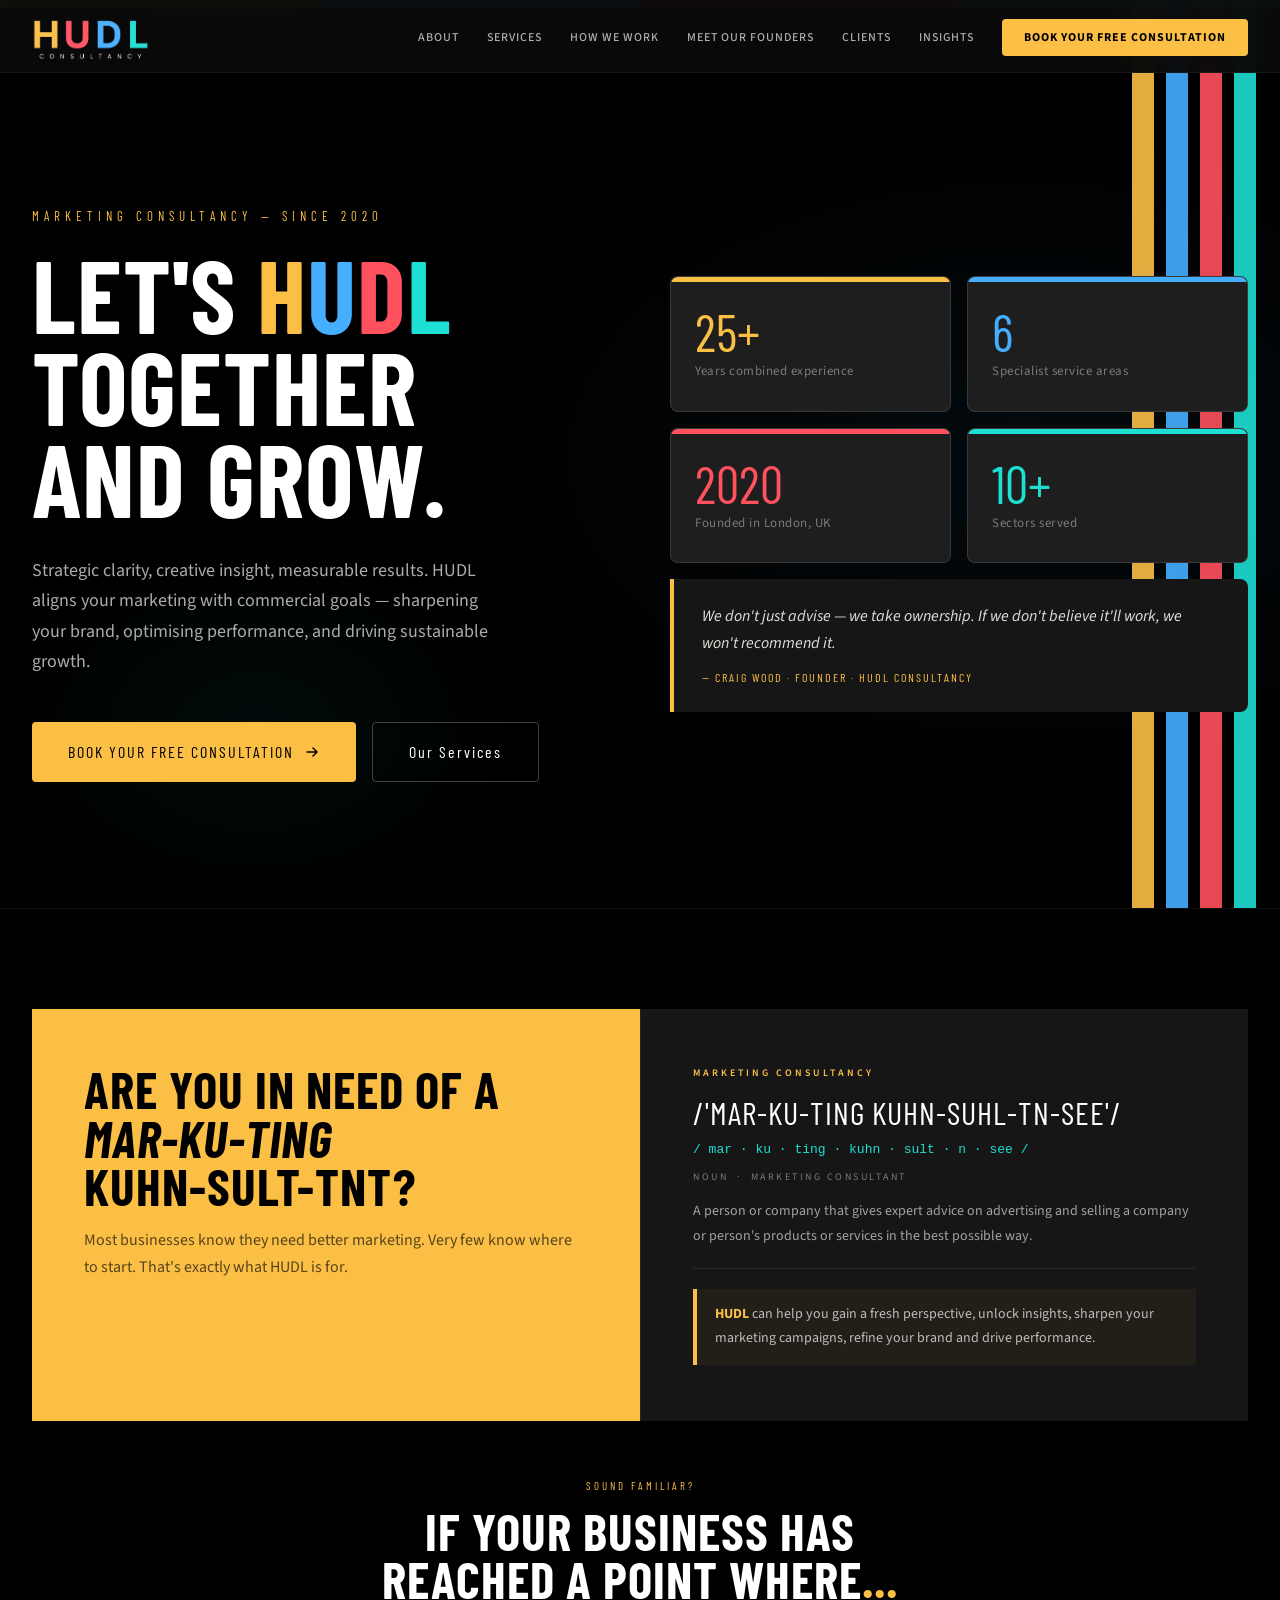
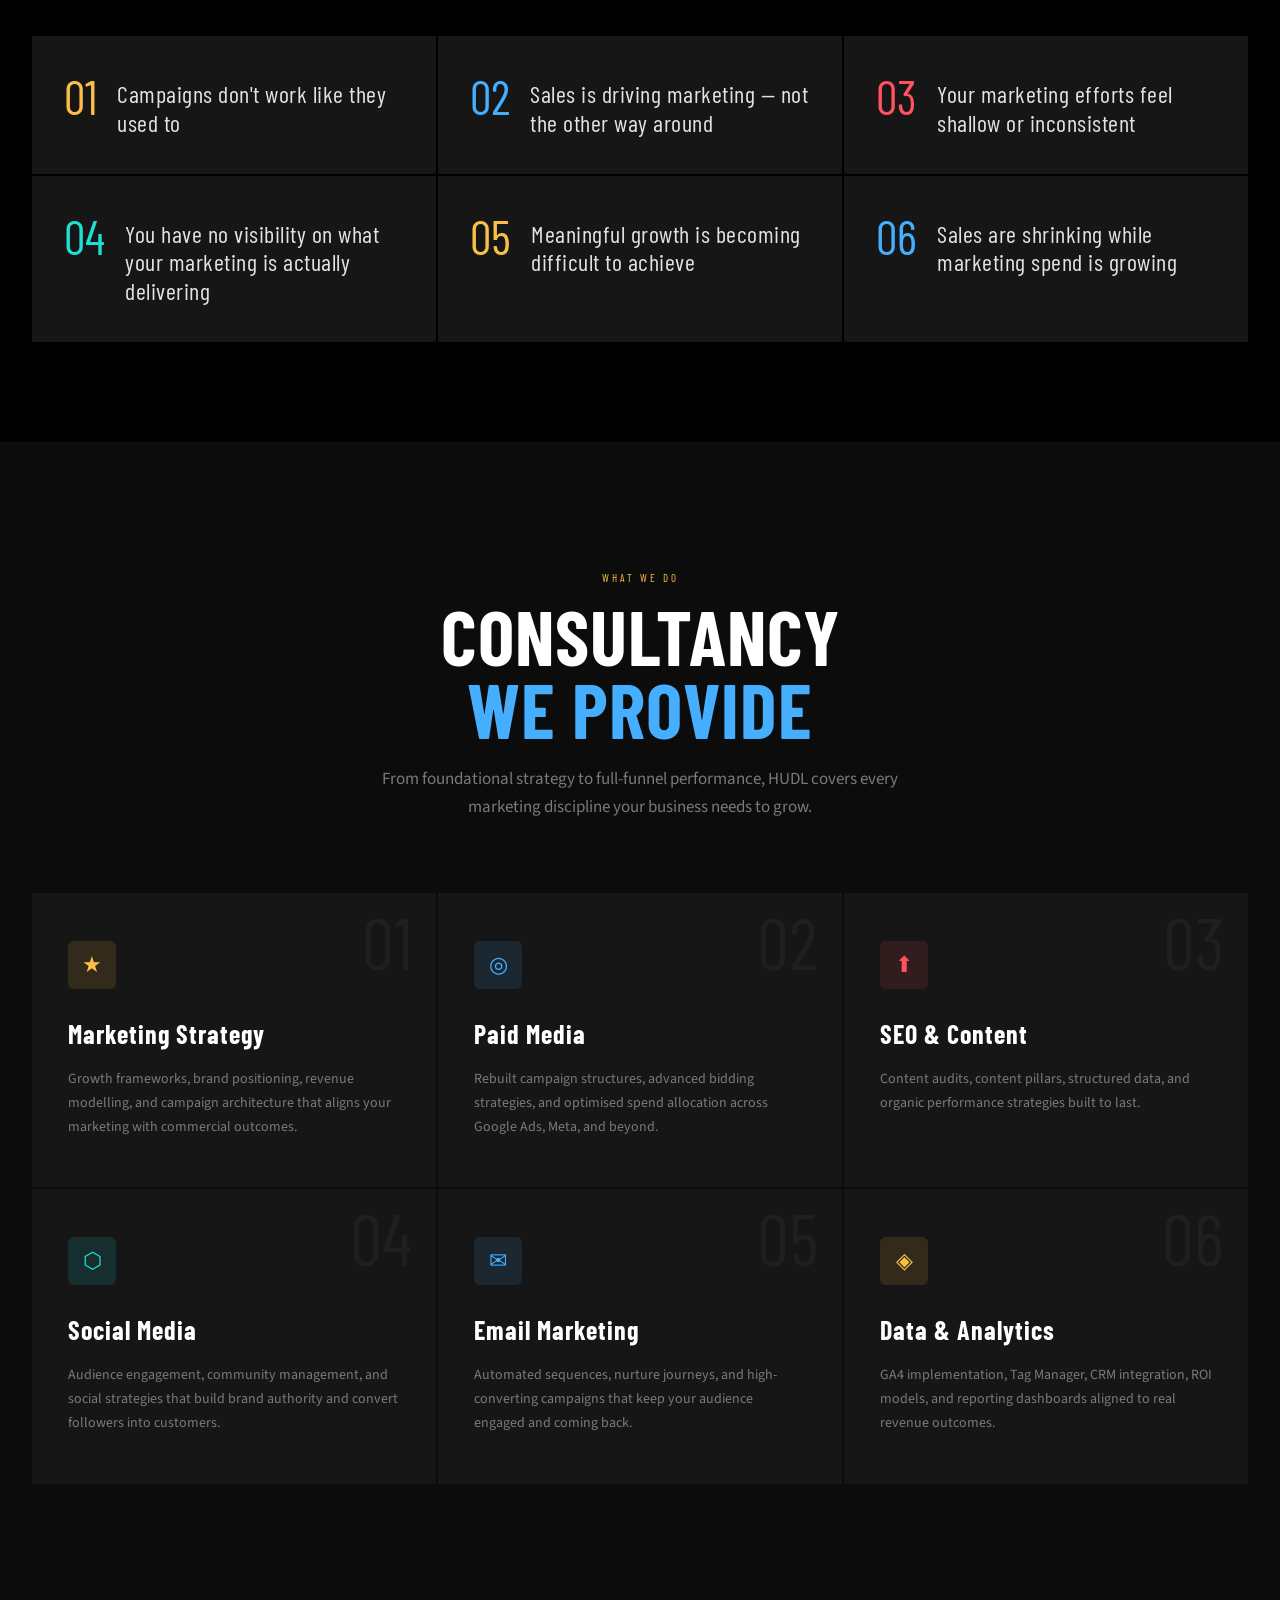
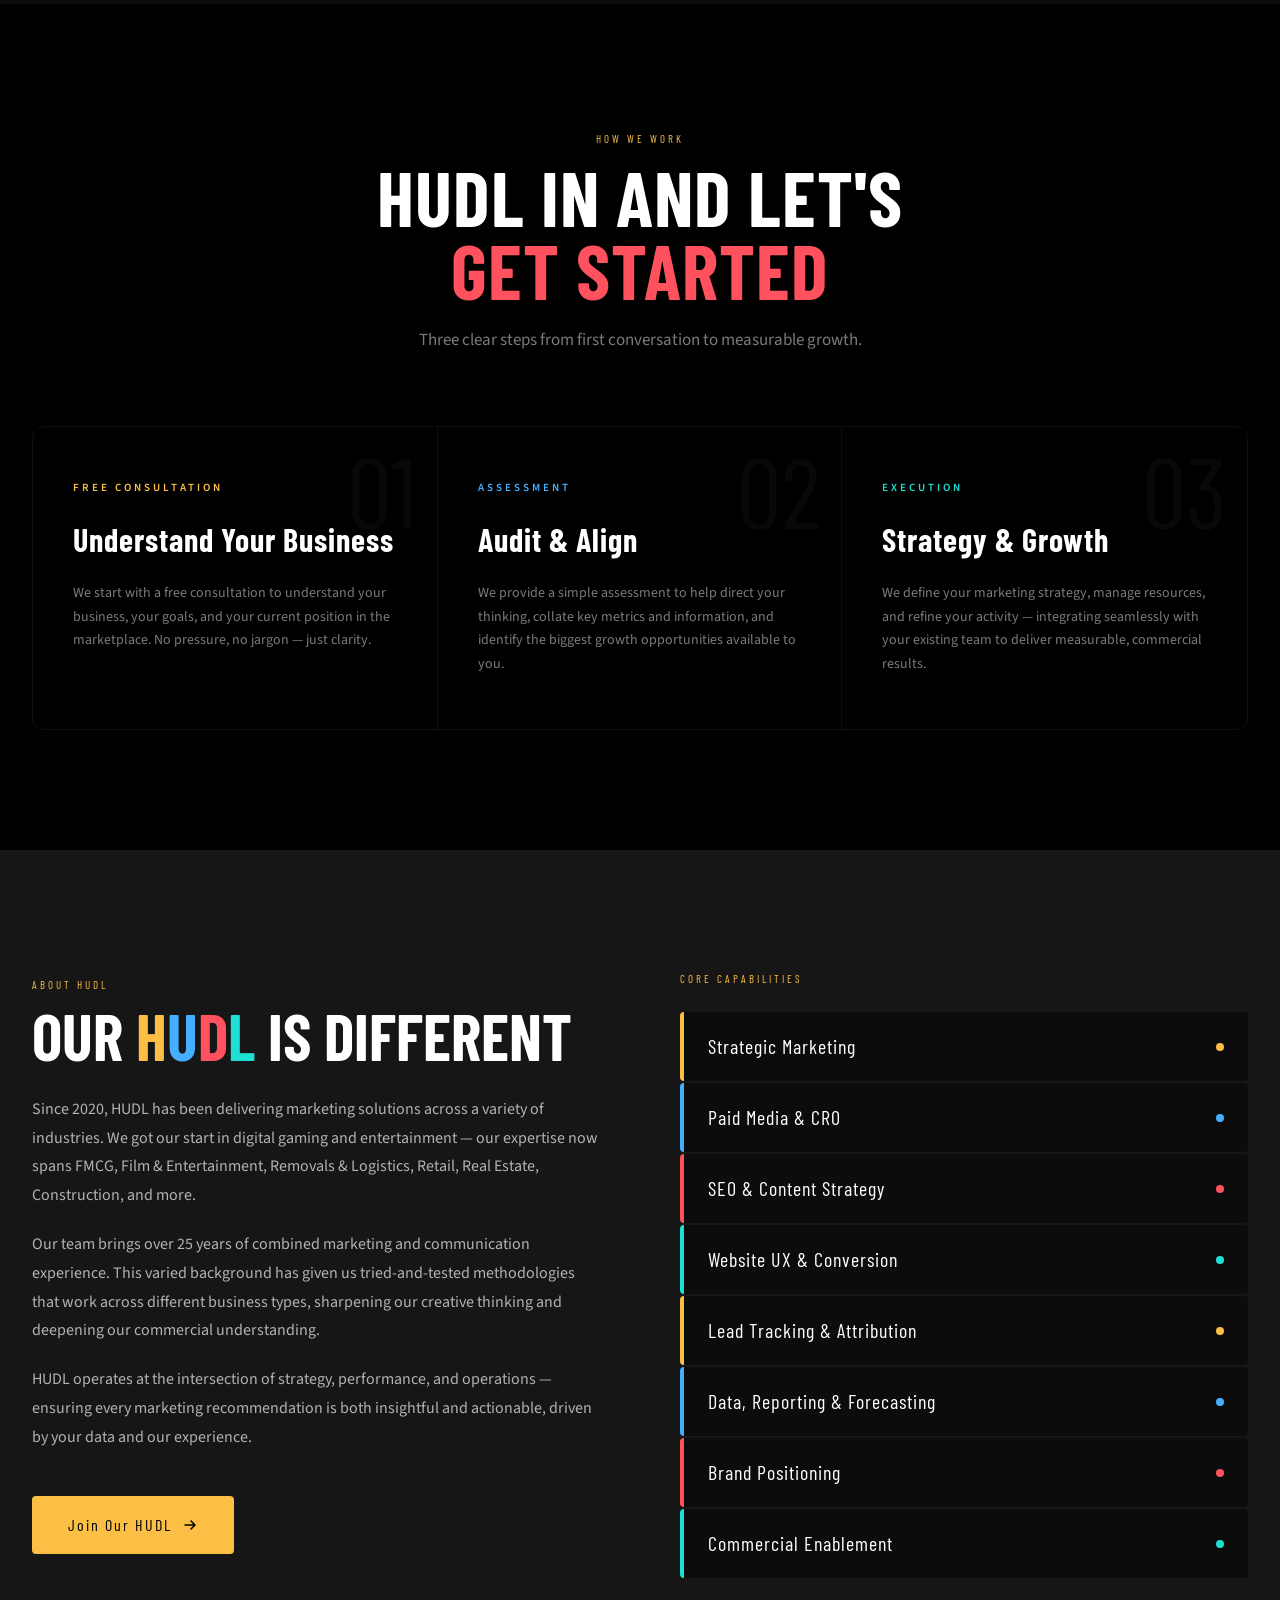
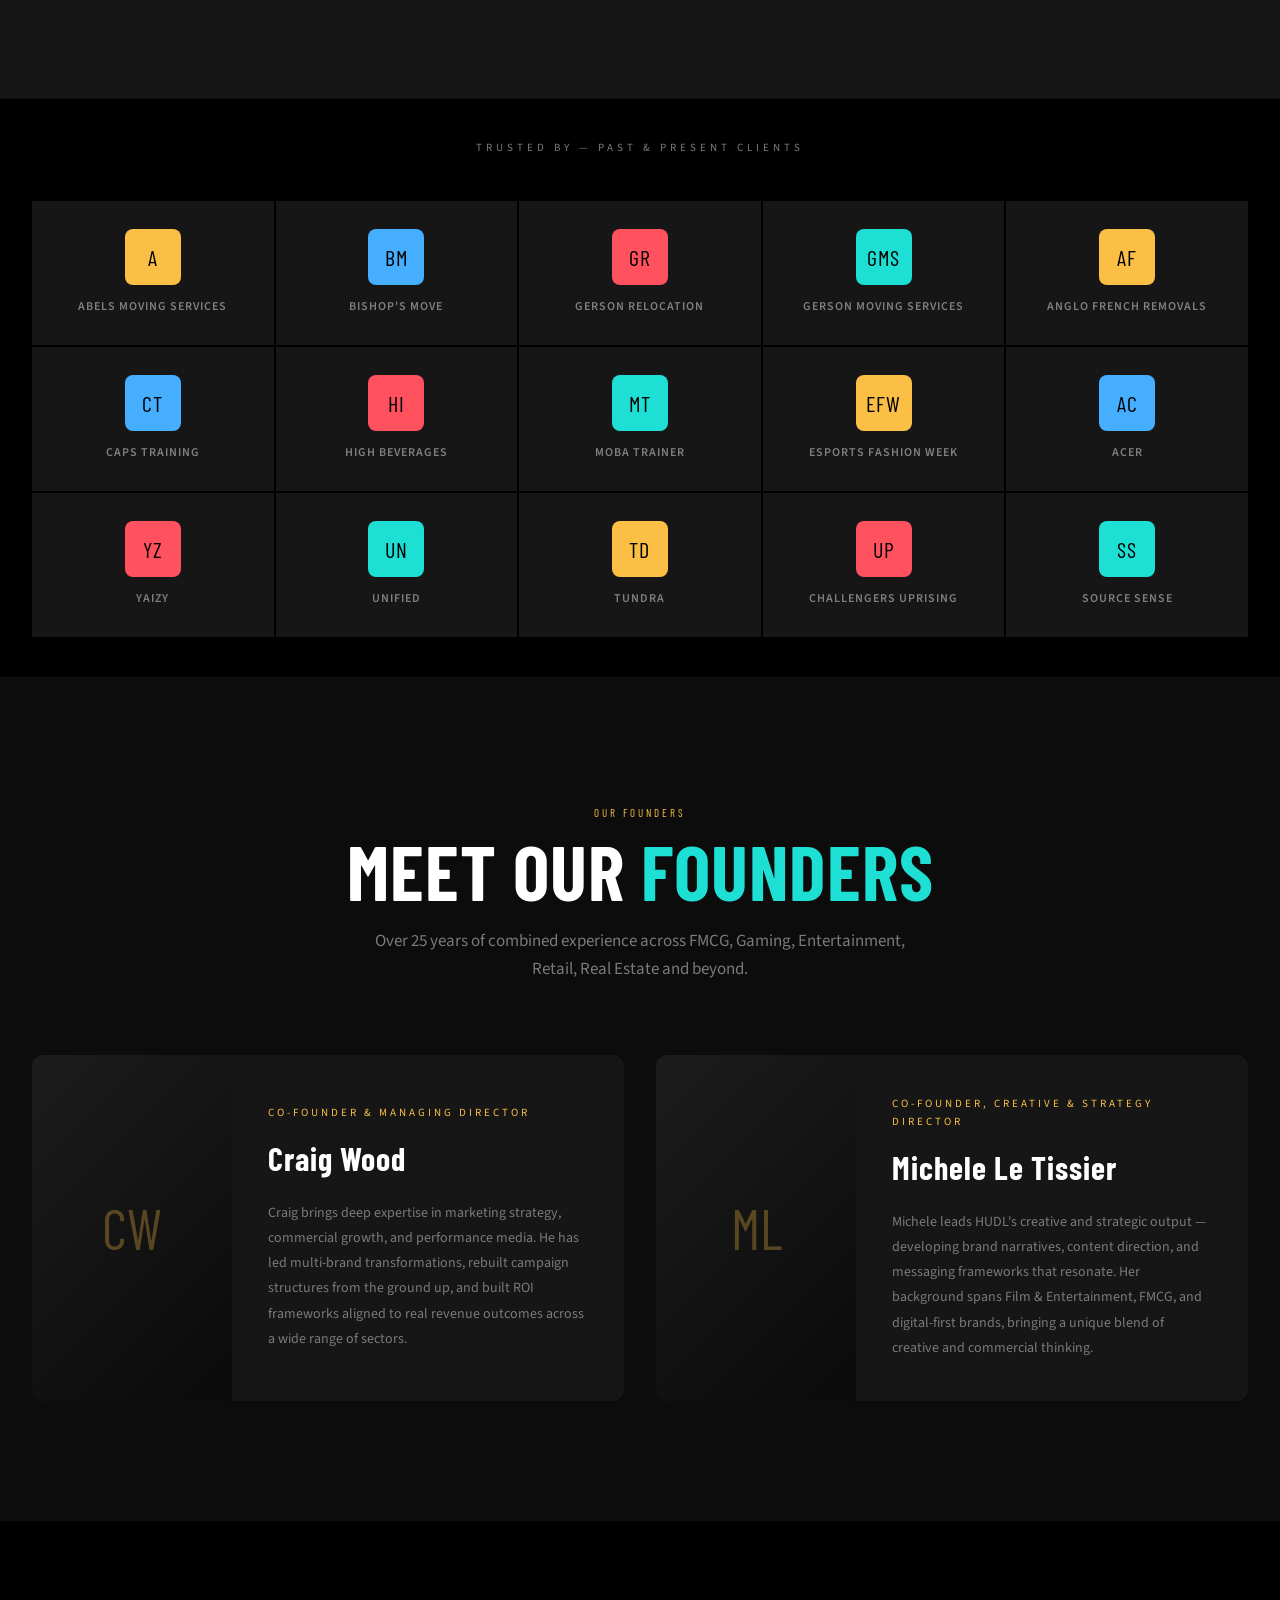
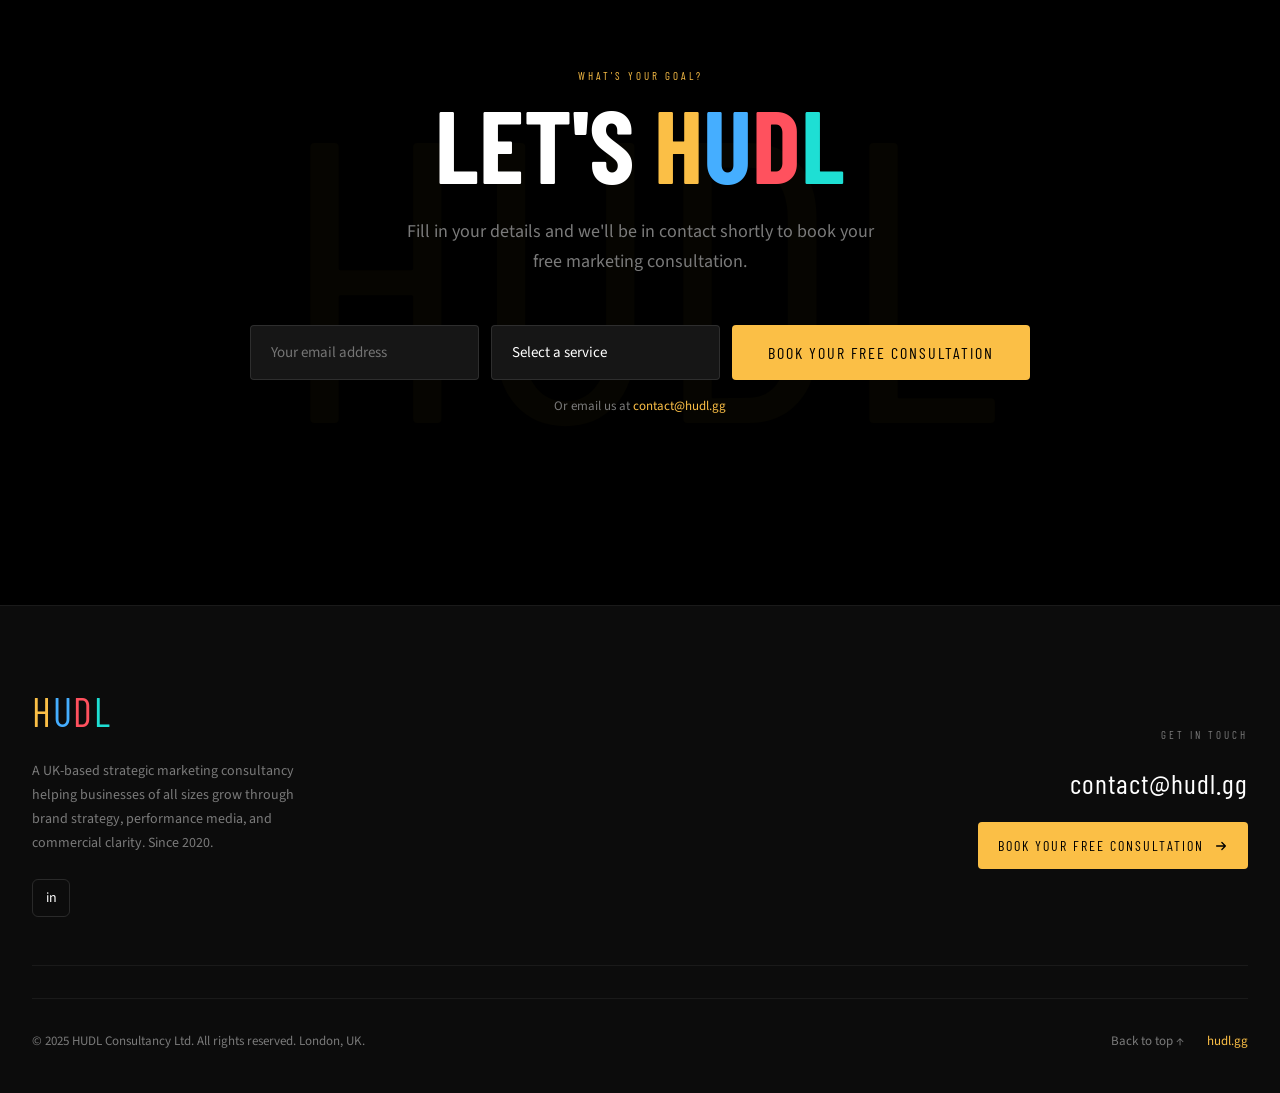
==== commit a7b65057: "SEO blog infrastructure: nav link, daily publish action, 30-article content plan - Add Insights nav " ====
--- a/index.html
+++ b/index.html
@@ -1,6 +1,13 @@
 <!DOCTYPE html>
 <html lang="en">
 <head>
+  <!-- Google Tag Manager -->
+<script>(function(w,d,s,l,i){w[l]=w[l]||[];w[l].push({'gtm.start':
+new Date().getTime(),event:'gtm.js'});var f=d.getElementsByTagName(s)[0],
+j=d.createElement(s),dl=l!='dataLayer'?'&l='+l:'';j.async=true;j.src=
+'https://www.googletagmanager.com/gtm.js?id='+i+dl;f.parentNode.insertBefore(j,f);
+})(window,document,'script','dataLayer','GTM-WS5VXXLD');</script>
+<!-- End Google Tag Manager -->
   <meta charset="UTF-8" />
   <meta name="viewport" content="width=device-width, initial-scale=1.0" />
 
@@ -1169,20 +1176,20 @@
     }
   </style>
   <!-- ===== GOOGLE TAG MANAGER ===== -->
-  <!-- Replace GTM-XXXXXXX with your GTM container ID -->
+  <!-- Replace GTM-W55VXXLD with your GTM container ID -->
   <script>(function(w,d,s,l,i){w[l]=w[l]||[];w[l].push({'gtm.start':
   new Date().getTime(),event:'gtm.js'});var f=d.getElementsByTagName(s)[0],
   j=d.createElement(s),dl=l!='dataLayer'?'&l='+l:'';j.async=true;j.src=
   'https://www.googletagmanager.com/gtm.js?id='+i+dl;f.parentNode.insertBefore(j,f);
-  })(window,document,'script','dataLayer','GTM-XXXXXXX');</script>
+  })(window,document,'script','dataLayer','GTM-W55VXXLD');</script>
   <!-- End Google Tag Manager -->
 </head>
 <body>
-  <!-- ===== GOOGLE TAG MANAGER (noscript) ===== -->
-  <noscript><iframe src="https://www.googletagmanager.com/ns.html?id=GTM-XXXXXXX"
-  height="0" width="0" style="display:none;visibility:hidden"></iframe></noscript>
-  <!-- End Google Tag Manager (noscript) -->
-
+  <!-- Google Tag Manager (noscript) -->
+<noscript><iframe src="https://www.googletagmanager.com/ns.html?id=GTM-WS5VXXLD"
+height="0" width="0" style="display:none;visibility:hidden"></iframe></noscript>
+<!-- End Google Tag Manager (noscript) -->
+ 
 <!-- ===== STRIPE ACCENT ===== -->
 <div class="stripe-bar" aria-hidden="true">
   <span></span><span></span><span></span><span></span>
@@ -1199,6 +1206,7 @@
         <li><a href="#process">How We Work</a></li>
         <li><a href="#team">Meet Our Founders</a></li>
         <li><a href="#clients">Clients</a></li>
+        <li><a href="/blog">Insights</a></li>
         <li><a href="#cta" class="nav-cta">BOOK YOUR FREE CONSULTATION</a></li>
       </ul>
       <div class="hamburger" id="hamburger" aria-label="Toggle menu" role="button" tabindex="0">
@@ -1701,5 +1709,17 @@
     observer.observe(el);
   });
 </script>
+  <script>
+  const form = document.querySelector('form[name="consultation"]');
+  if (form) {
+    form.addEventListener('submit', function() {
+      window.dataLayer = window.dataLayer || [];
+      window.dataLayer.push({
+        'event': 'generate_lead',
+        'form_name': 'consultation'
+      });
+    });
+  }
+</script>
 </body>
 </html>
